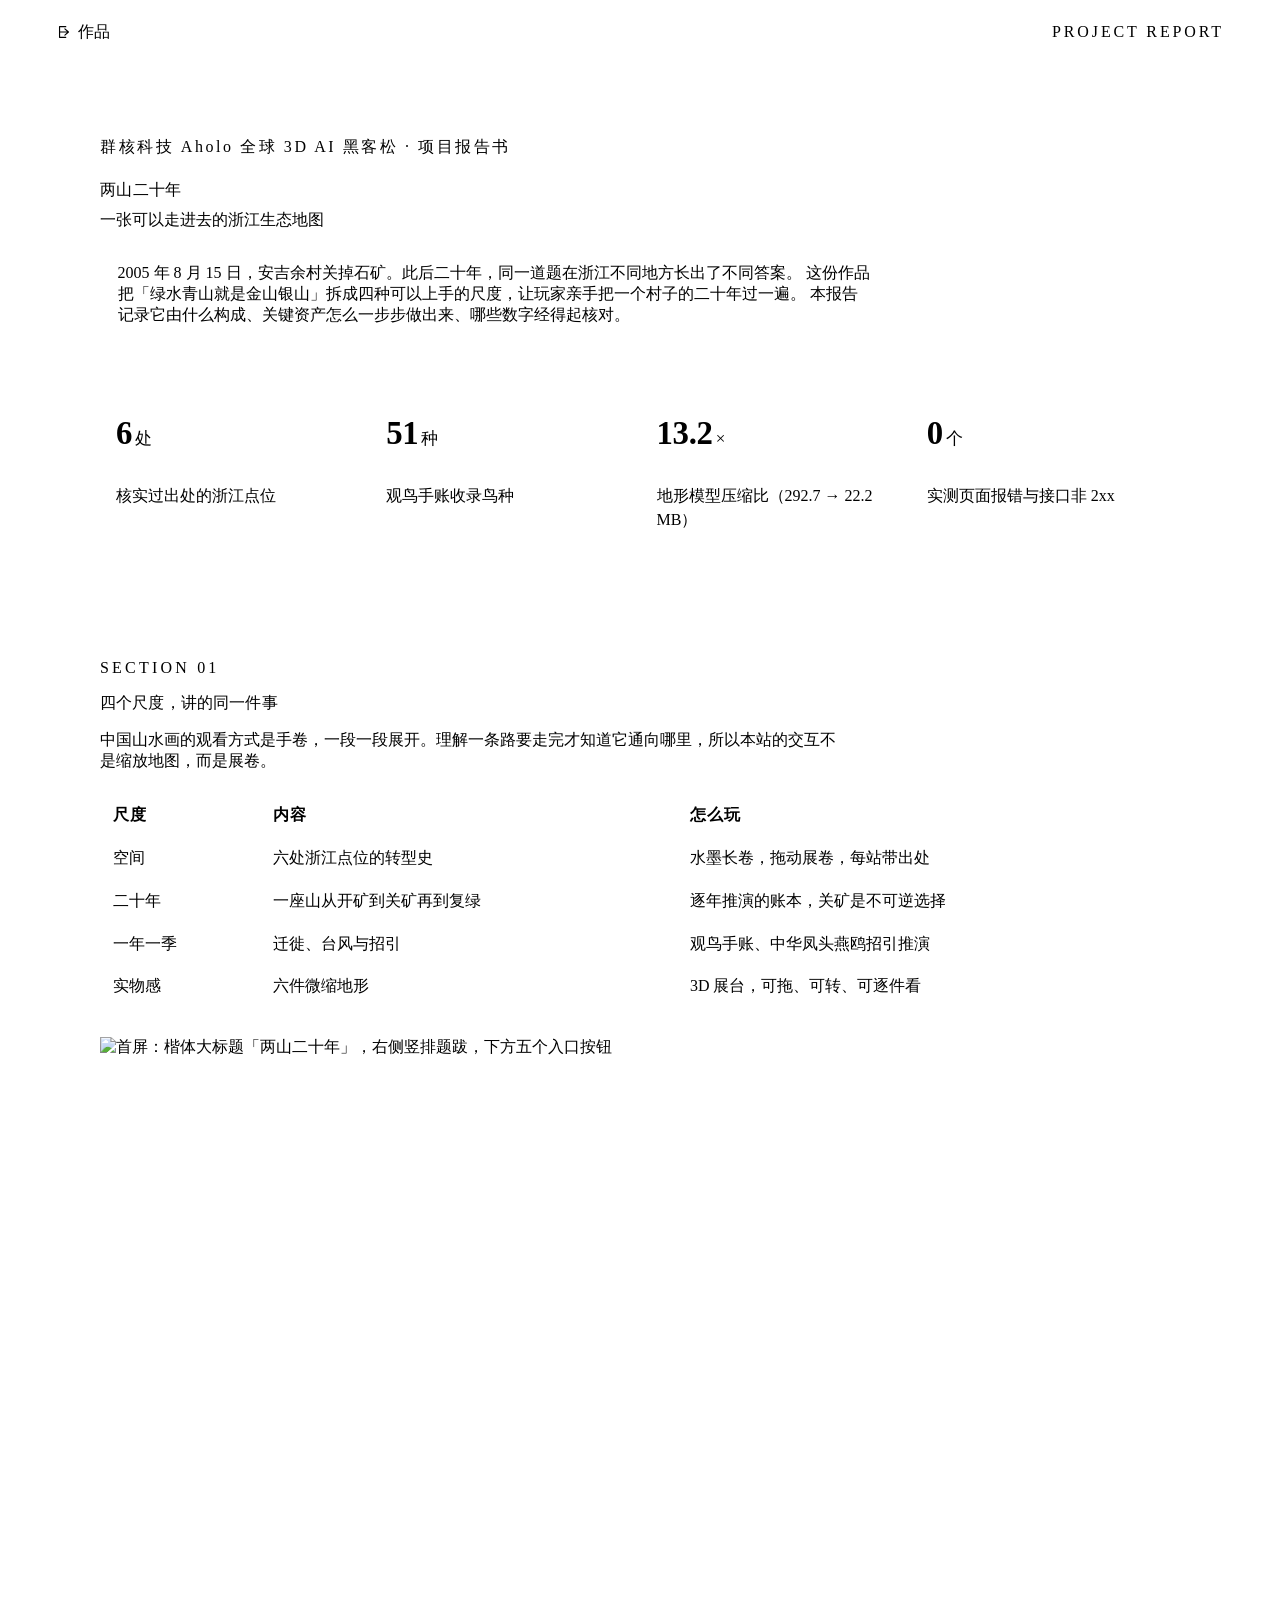
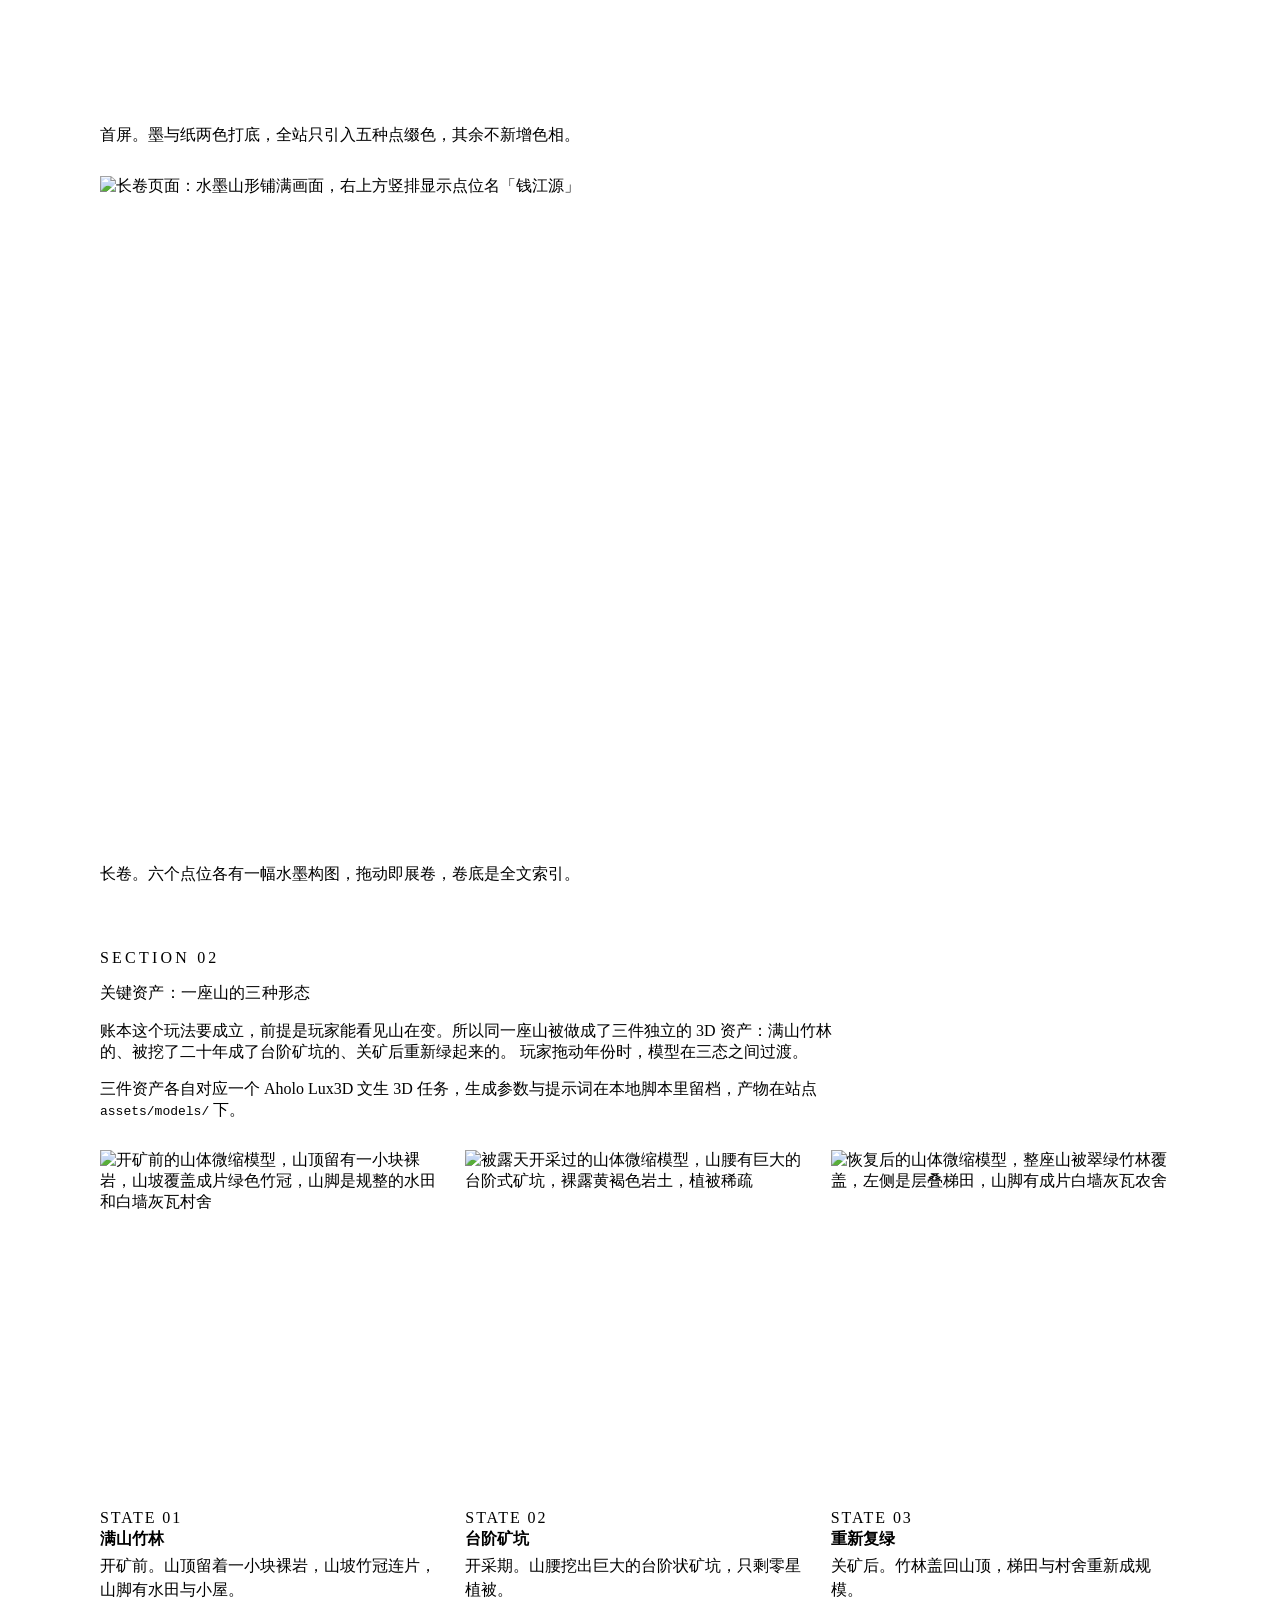
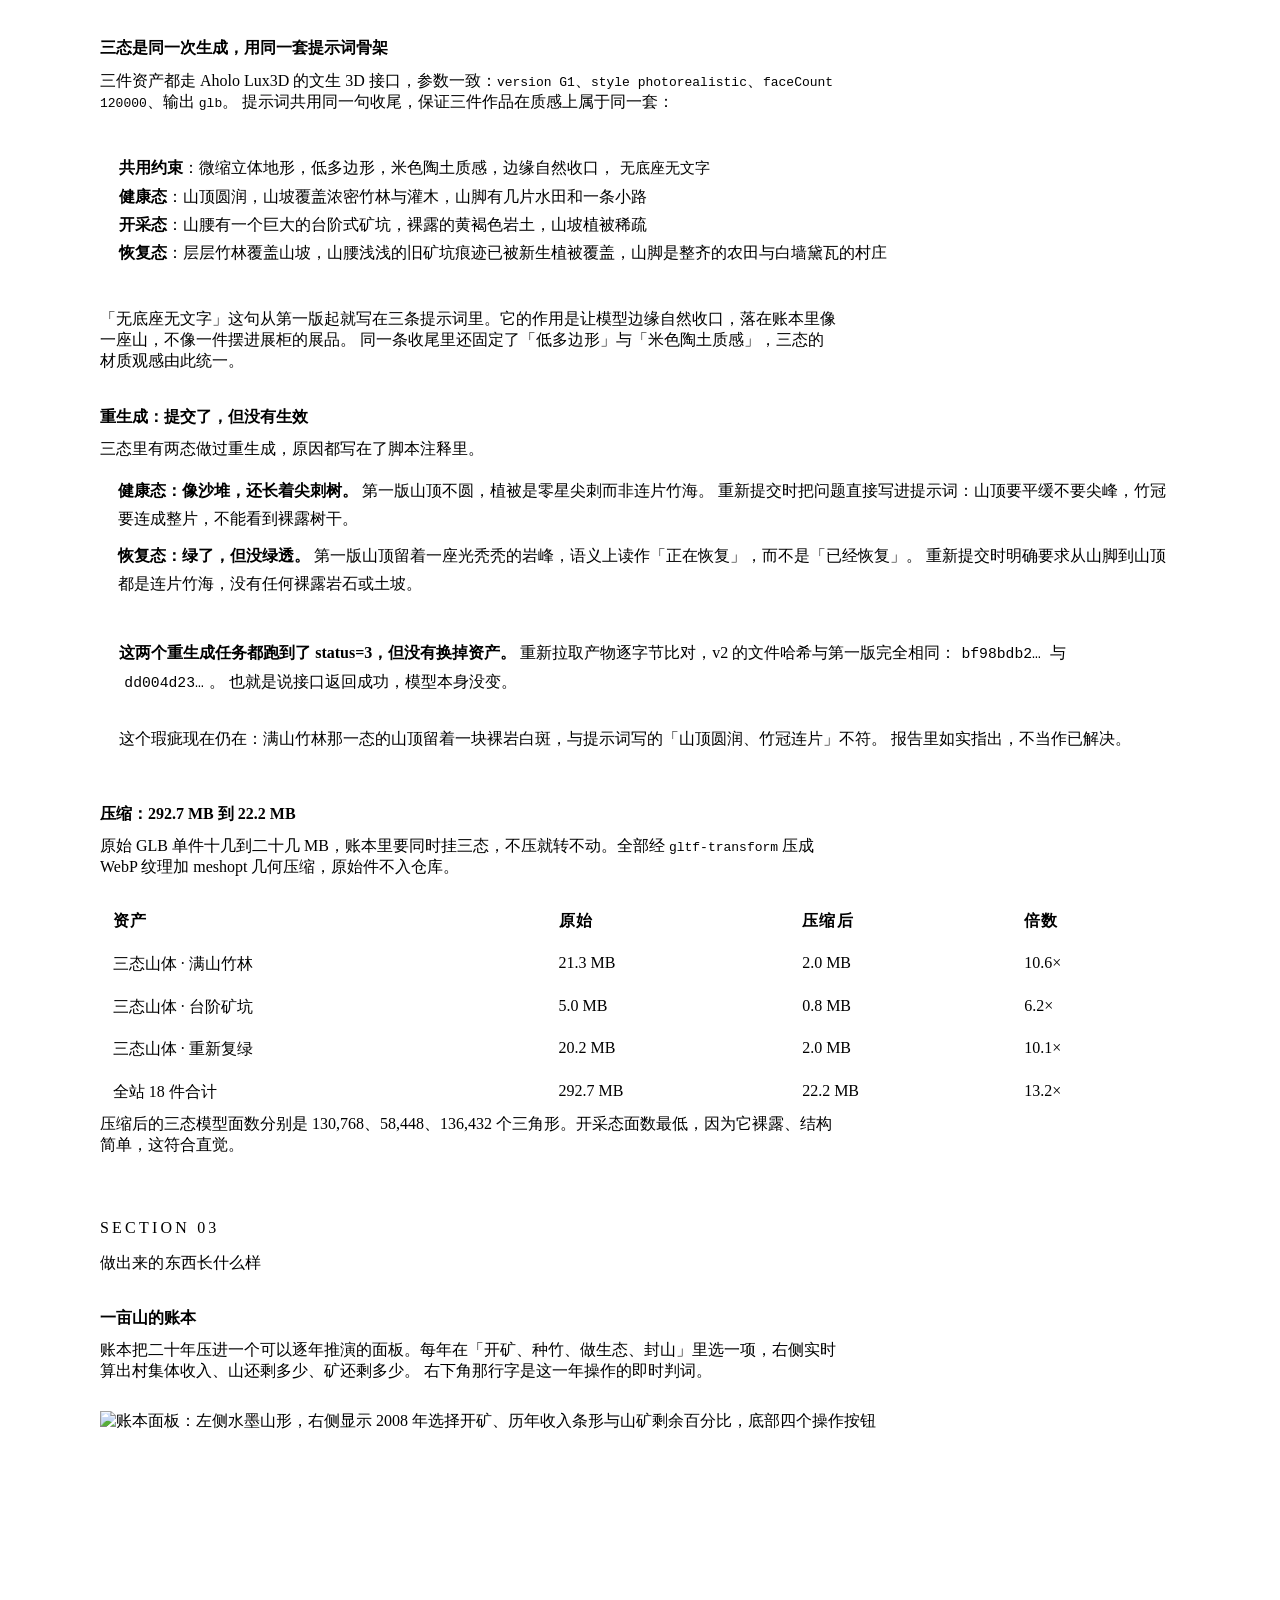
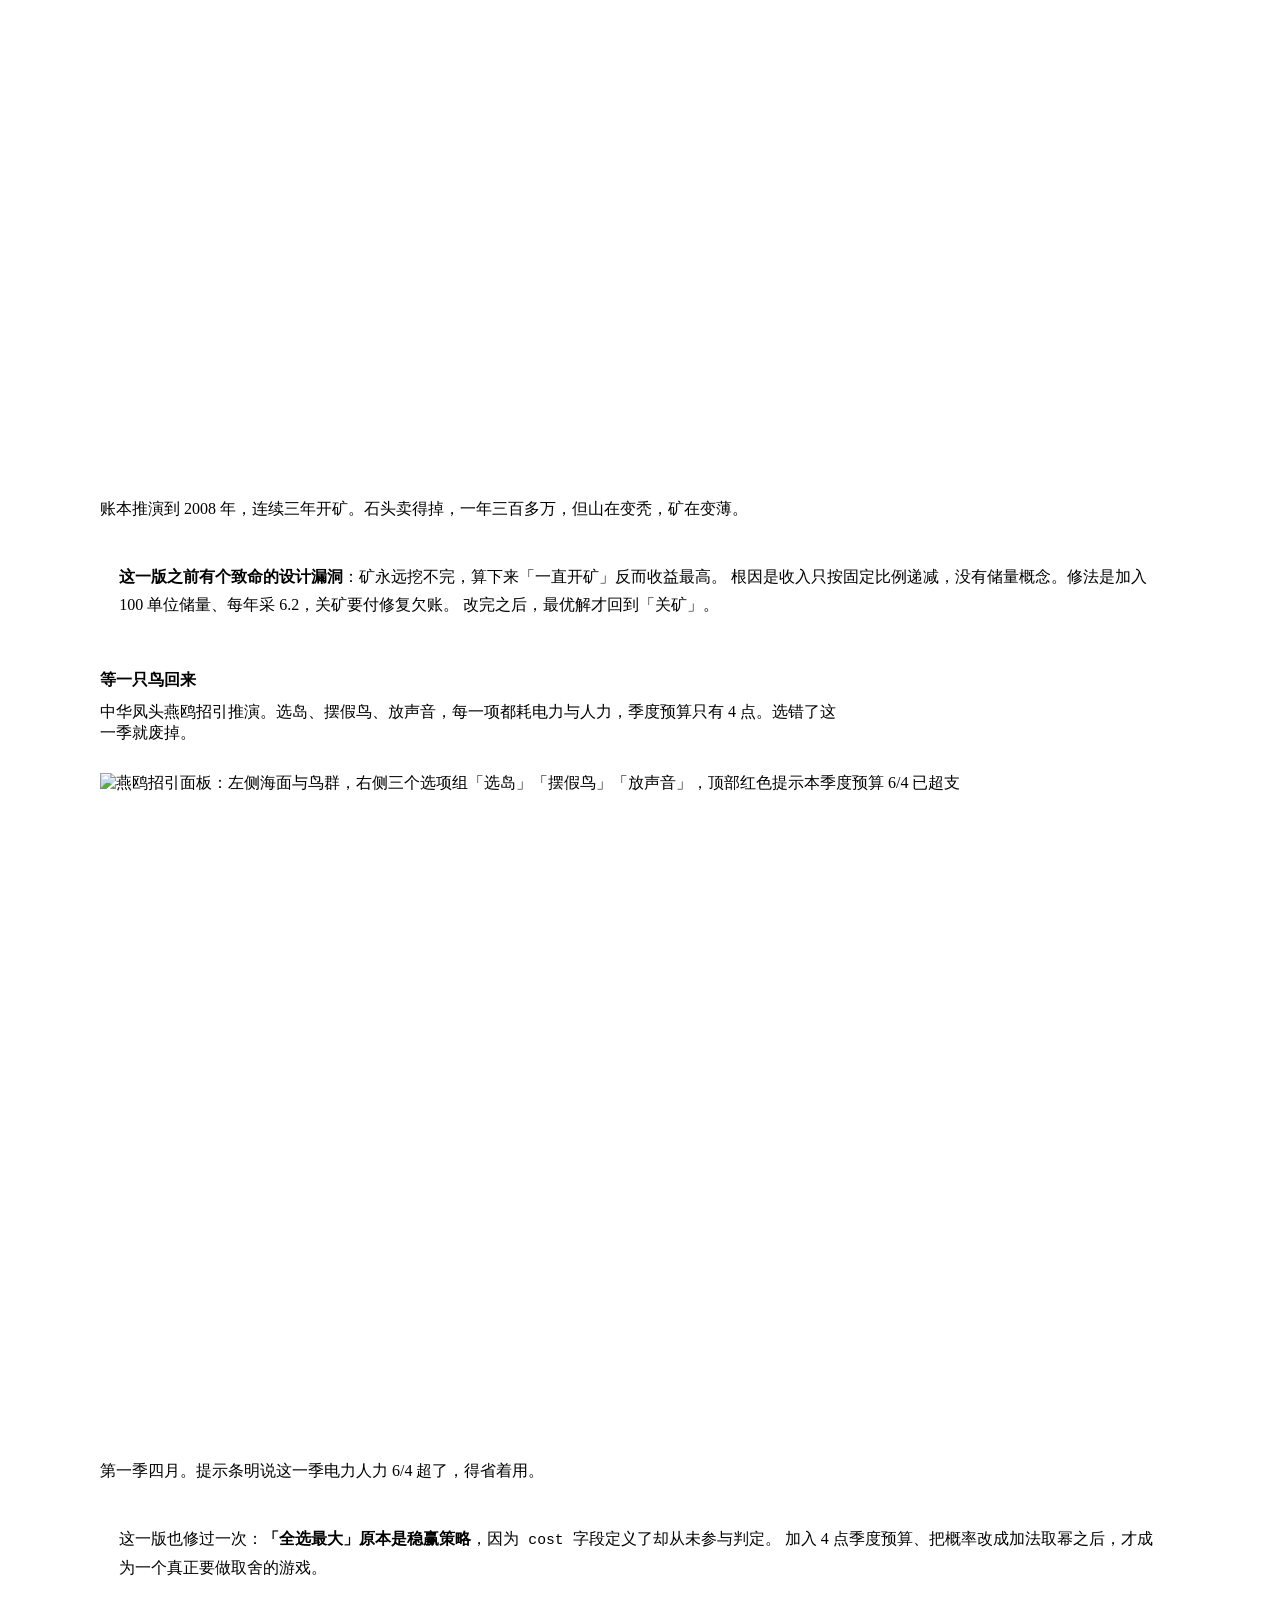
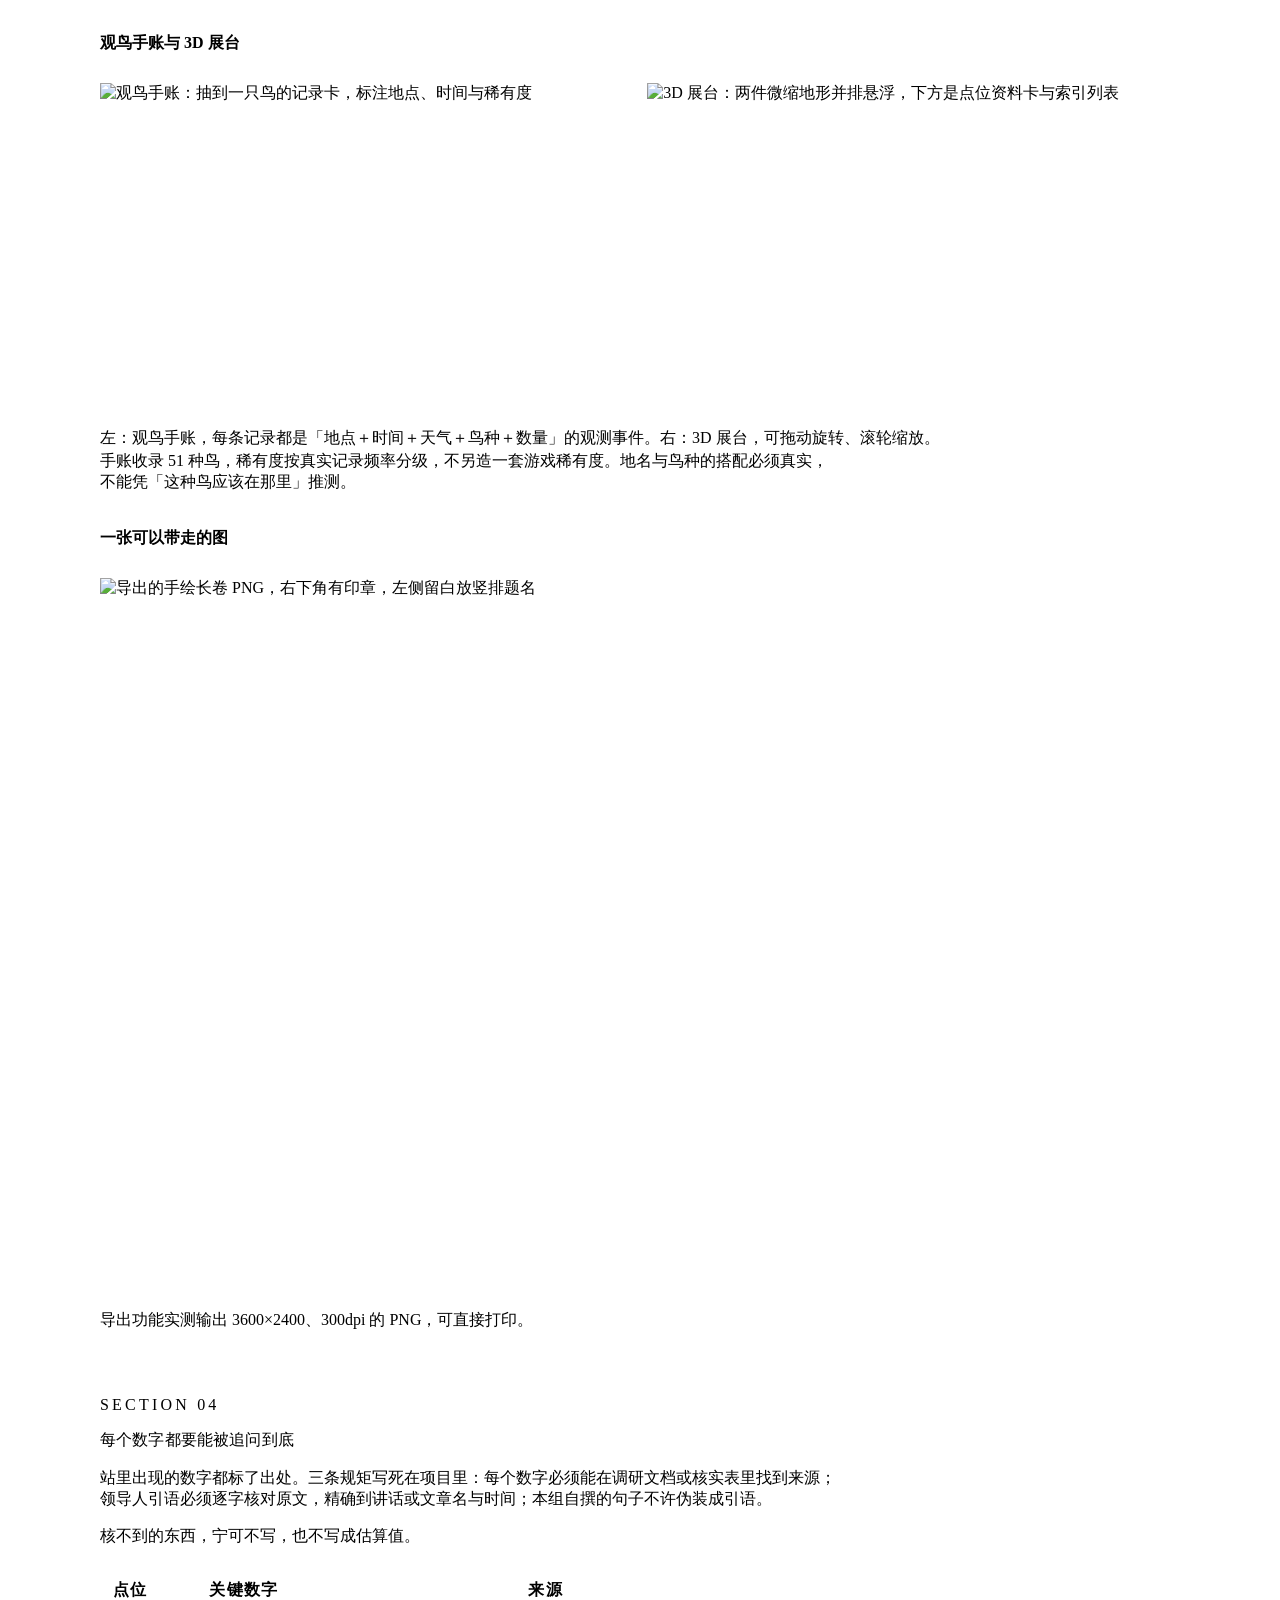
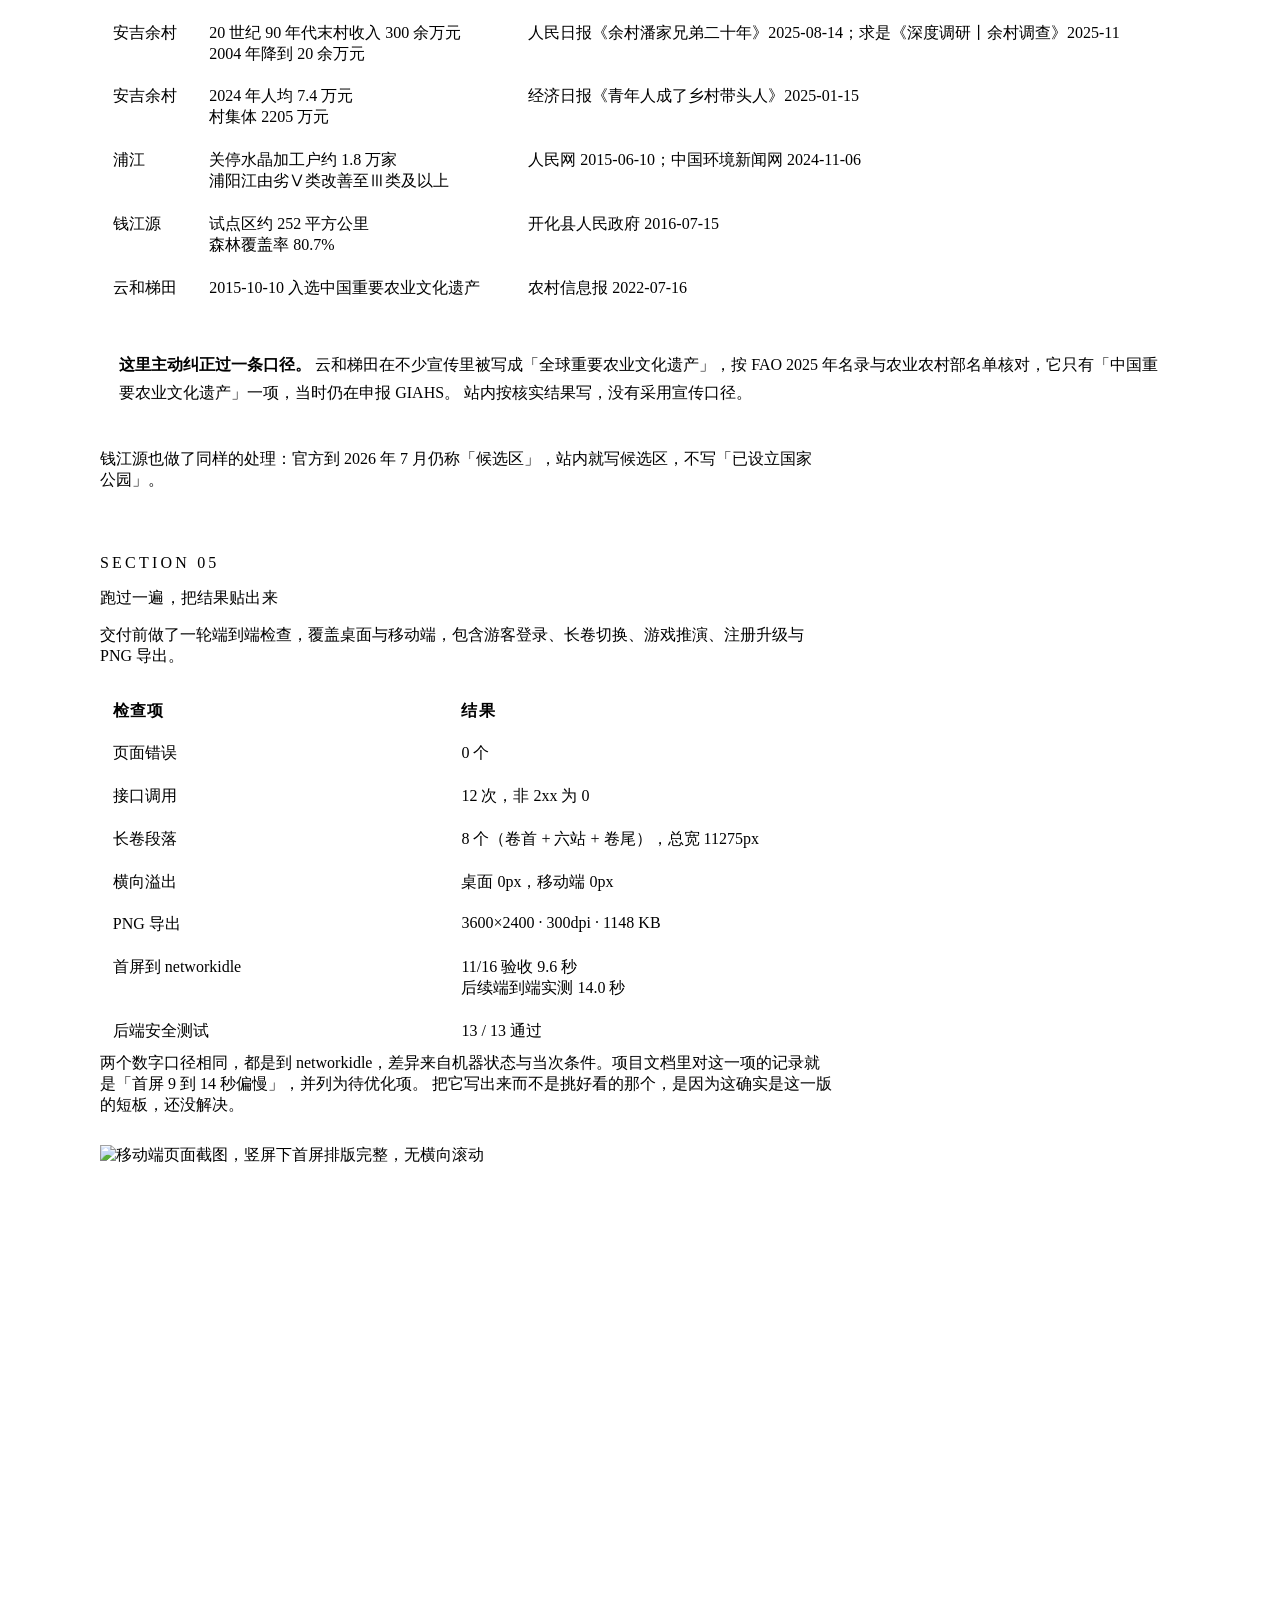
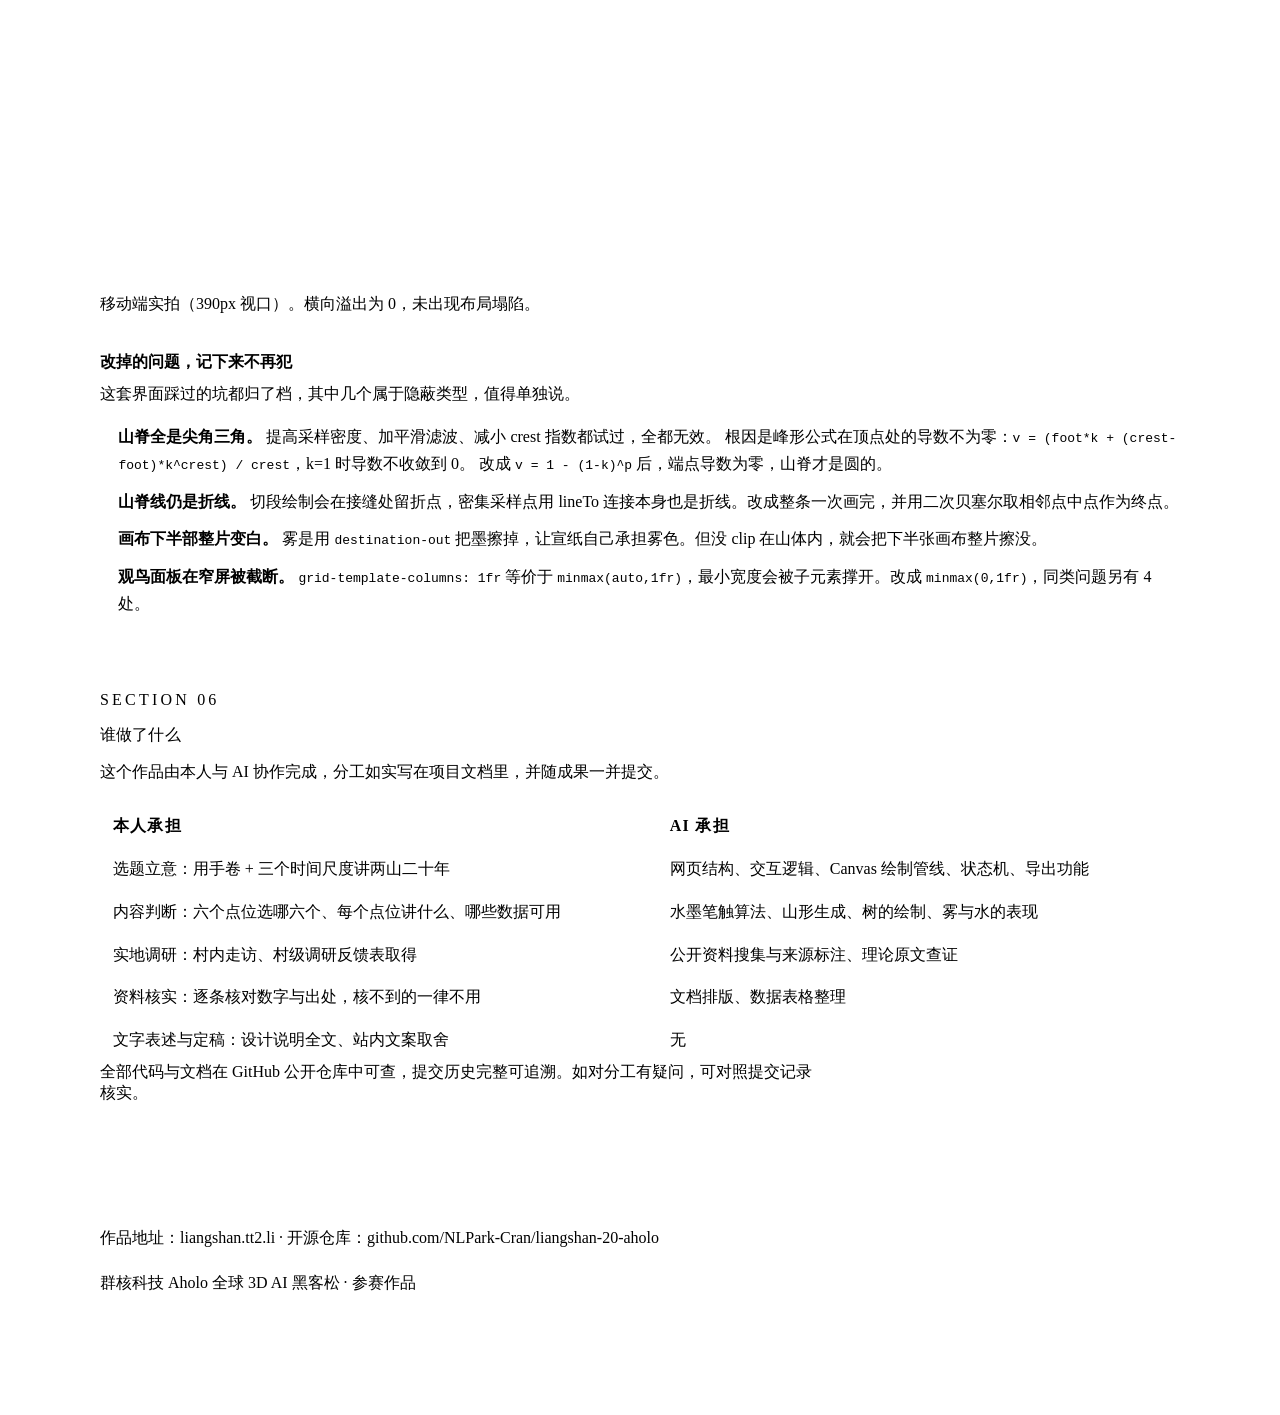
==== site/report/index.html @ 857d0e86 "两山二十年 · 黑客松版：水墨长卷、账本推演、观鸟手账、3D 微缩地形展台 Aholo Lux3D 文生 3D 生成的 13 件微缩地形，含账本玩法的三态山体。 纯静态前端，不需要构建；后端不可用时自" ====
<!doctype html>
<html lang="zh-CN">
<head>
<meta charset="utf-8">
<meta name="viewport" content="width=device-width, initial-scale=1, viewport-fit=cover">
<meta name="theme-color" content="#f4efe4">
<title>项目报告书 · 两山二十年</title>
<meta name="description" content="两山二十年：作品构成、关键资产迭代、数据核验与实测结果。">
<meta name="author" content="陈镜宇">
<link rel="stylesheet" href="/css/base.css">
<style>
  /* ── 报告页专用：全部走 base.css 的设计令牌 ── */
  .rp {
    max-width: 1080px;
    margin: 0 auto;
    padding: 0 clamp(1.1rem, 4vw, 3rem) 6rem;
  }

  /* sticky 顶栏会盖住滚动到顶部的内容，给折叠元素留出视觉落点 */
  html { scroll-padding-top: 76px; }
  .rp-sec { scroll-margin-top: 76px; }

  /* 页首 */
  .rp-top {
    position: sticky;
    top: 0;
    z-index: 20;
    display: flex;
    align-items: center;
    justify-content: space-between;
    gap: 1rem;
    padding: .85rem clamp(1.1rem, 4vw, 3rem);
    background: var(--paper);
    border-bottom: 1px solid var(--ink-150);
    -webkit-backdrop-filter: none;
    backdrop-filter: none;
  }
  .rp-top__back {
    display: inline-flex;
    align-items: center;
    gap: .4rem;
    color: var(--ink-500);
    text-decoration: none;
    border-bottom: none;
    font-size: var(--t-small);
  }
  .rp-top__back:hover { color: var(--ink-900); border-bottom: none; }
  .rp-top__kicker {
    font-family: var(--font-sans);
    font-size: var(--t-tiny);
    letter-spacing: .18em;
    color: var(--ink-300);
    text-transform: uppercase;
  }

  /* 封面 */
  .rp-hero {
    padding: clamp(3rem, 9vh, 6rem) 0 clamp(2rem, 5vh, 3rem);
    border-bottom: 2px solid var(--ink-900);
  }
  .rp-hero__meta {
    font-family: var(--font-sans);
    font-size: var(--t-tiny);
    letter-spacing: .16em;
    color: var(--ink-300);
    margin: 0 0 1.4rem;
  }
  .rp-hero h1 {
    font-family: var(--font-kai);
    font-size: var(--t-hero);
    line-height: 1.12;
    letter-spacing: .02em;
    color: var(--ink-900);
    margin: 0 0 .7rem;
    font-weight: 500;
  }
  .rp-hero__sub {
    font-size: var(--t-h3);
    color: var(--ink-500);
    margin: 0 0 2rem;
    font-family: var(--font-serif);
  }
  .rp-hero__lead {
    font-size: var(--t-body);
    color: var(--ink-700);
    max-width: 47em;
    margin: 0;
    padding-left: 1.1rem;
    border-left: 3px solid var(--cinnabar);
    text-wrap: pretty;
  }

  /* 关键数字 */
  .rp-facts {
    display: grid;
    grid-template-columns: repeat(auto-fit, minmax(148px, 1fr));
    gap: 1px;
    background: var(--ink-150);
    border: 1px solid var(--ink-150);
    margin: 2.4rem 0 0;
  }
  .rp-fact {
    background: var(--paper);
    padding: 1.15rem 1rem;
  }
  .rp-fact__n {
    font-family: var(--font-sans);
    font-size: clamp(1.5rem, 3.4vw, 2.05rem);
    line-height: 1.1;
    color: var(--ink-900);
    font-weight: 600;
    letter-spacing: -.01em;
  }
  .rp-fact__n small {
    font-size: .52em;
    font-weight: 400;
    color: var(--ink-500);
    margin-left: .18em;
  }
  .rp-fact__k {
    font-size: var(--t-small);
    color: var(--ink-500);
    margin: .35rem 0 0;
    line-height: 1.5;
  }

  /* 章节 */
  .rp-sec {
    padding: clamp(2.6rem, 7vh, 4.4rem) 0 0;
  }
  .rp-sec__no {
    font-family: var(--font-sans);
    font-size: var(--t-tiny);
    letter-spacing: .2em;
    color: var(--cinnabar);
    margin: 0 0 .55rem;
  }
  .rp-sec h2 {
    font-family: var(--font-kai);
    font-size: var(--t-h1);
    color: var(--ink-900);
    margin: 0 0 1.1rem;
    font-weight: 500;
    letter-spacing: .01em;
    line-height: 1.25;
  }
  .rp-sec h3 {
    font-size: var(--t-h3);
    color: var(--ink-900);
    margin: 2.2rem 0 .7rem;
    font-weight: 600;
  }
  .rp-sec p {
    color: var(--ink-700);
    margin: 0 0 1rem;
    max-width: 46em;
    text-wrap: pretty;
  }
  .rp-sec p:last-child { margin-bottom: 0; }

  /* 图 */
  .rp-fig {
    margin: 1.8rem 0 0;
  }
  .rp-fig img {
    display: block;
    width: 100%;
    height: auto;
    border: 1px solid var(--ink-150);
    background: var(--paper-warm);
  }
  .rp-fig figcaption {
    font-size: var(--t-small);
    color: var(--ink-300);
    margin-top: .6rem;
    line-height: 1.6;
  }
  .rp-fig__pair {
    display: grid;
    grid-template-columns: 1fr 1fr;
    gap: .9rem;
  }

  /* 三态模型对比 */
  .rp-models {
    display: grid;
    grid-template-columns: repeat(3, 1fr);
    gap: 1rem;
    margin: 1.8rem 0 0;
  }
  .rp-model {
    margin: 0;
  }
  .rp-model img {
    display: block;
    width: 100%;
    height: auto;
    border: 1px solid var(--ink-150);
    transition: transform .4s var(--ease-in);
  }
  .rp-model:hover img { transform: scale(1.015); }
  .rp-model figcaption {
    margin-top: .6rem;
    font-size: var(--t-small);
  }
  .rp-model__stage {
    display: block;
    font-family: var(--font-sans);
    font-size: var(--t-tiny);
    letter-spacing: .12em;
    color: var(--cinnabar);
    margin-bottom: .18rem;
  }
  .rp-model__name {
    color: var(--ink-900);
    font-weight: 600;
  }
  .rp-model__note {
    display: block;
    color: var(--ink-300);
    margin-top: .2rem;
    line-height: 1.55;
  }

  /* 表格 */
  .rp-table {
    width: 100%;
    border-collapse: collapse;
    font-size: var(--t-small);
    margin: 1.4rem 0 0;
  }
  .rp-table th,
  .rp-table td {
    text-align: left;
    padding: .68rem .8rem;
    border-bottom: 1px solid var(--ink-150);
    vertical-align: top;
  }
  .rp-table th {
    font-family: var(--font-sans);
    font-weight: 600;
    color: var(--ink-900);
    font-size: var(--t-tiny);
    letter-spacing: .08em;
    border-bottom: 1px solid var(--ink-500);
    white-space: nowrap;
  }
  .rp-table td { color: var(--ink-700); }
  .rp-table td.num {
    font-family: var(--font-sans);
    color: var(--ink-900);
  }
  .rp-table tr:last-child td { border-bottom: none; }

  /* 引用块 */
  .rp-quote {
    margin: 1.6rem 0;
    padding: 1rem 1.2rem;
    background: var(--paper-warm);
    border-left: 3px solid var(--ochre);
    font-size: var(--t-small);
    color: var(--ink-700);
    line-height: 1.75;
  }
  .rp-quote code {
    font-family: ui-monospace, "Cascadia Mono", Consolas, monospace;
    font-size: .92em;
    color: var(--ink-900);
    background: color-mix(in srgb, var(--ink-900) 6%, transparent);
    padding: .05em .35em;
    border-radius: 2px;
  }
  .rp-quote b { color: var(--ink-900); }

  /* 清单 */
  .rp-list {
    margin: 1.1rem 0 0;
    padding: 0;
    list-style: none;
  }
  .rp-list li {
    position: relative;
    padding-left: 1.15rem;
    margin-bottom: .62rem;
    color: var(--ink-700);
    font-size: var(--t-body);
    line-height: 1.72;
  }
  .rp-list li::before {
    content: "";
    position: absolute;
    left: 0;
    top: .72em;
    width: 5px;
    height: 5px;
    border-radius: 50%;
    background: var(--bamboo);
  }
  .rp-list li b { color: var(--ink-900); }

  /* 页脚 */
  .rp-foot {
    margin-top: clamp(3rem, 8vh, 5rem);
    padding-top: 2rem;
    border-top: 1px solid var(--ink-150);
    font-size: var(--t-small);
    color: var(--ink-300);
    line-height: 1.8;
  }
  .rp-foot a {
    color: var(--ink-500);
    text-decoration: none;
    border-bottom: 1px solid var(--ink-150);
  }
  .rp-foot a:hover { color: var(--ink-900); border-color: var(--ink-500); }

  @media (max-width: 760px) {
    .rp-fig__pair { grid-template-columns: 1fr; }
    .rp-models { grid-template-columns: 1fr; }
    .rp-hero { padding-top: 2.4rem; }
    .rp-table { font-size: .78rem; }
    .rp-table th, .rp-table td { padding: .55rem .5rem; }
  }

  @media (prefers-reduced-motion: reduce) {
    .rp-model img { transition: none; }
    .rp-model:hover img { transform: none; }
  }
</style>
</head>
<body>

<header class="rp-top">
  <a class="rp-top__back" href="/" aria-label="返回作品">
    <svg width="16" height="16" viewBox="0 0 18 18" fill="none" aria-hidden="true">
      <path d="M11 3H4v12h7M4 9h10M10 5.5 14 9l-4 3.5" stroke="currentColor" stroke-width="1.3" stroke-linecap="round" stroke-linejoin="round"/>
    </svg>
    <span>作品</span>
  </a>
  <span class="rp-top__kicker">Project Report</span>
</header>

<main class="rp">

  <!-- ── 封面 ── -->
  <section class="rp-hero">
    <p class="rp-hero__meta">群核科技 Aholo 全球 3D AI 黑客松 · 项目报告书</p>
    <h1>两山二十年</h1>
    <p class="rp-hero__sub">一张可以走进去的浙江生态地图</p>
    <p class="rp-hero__lead">
      2005 年 8 月 15 日，安吉余村关掉石矿。此后二十年，同一道题在浙江不同地方长出了不同答案。
      这份作品把「绿水青山就是金山银山」拆成四种可以上手的尺度，让玩家亲手把一个村子的二十年过一遍。
      本报告记录它由什么构成、关键资产怎么一步步做出来、哪些数字经得起核对。
    </p>

    <div class="rp-facts">
      <div class="rp-fact">
        <p class="rp-fact__n">6<small>处</small></p>
        <p class="rp-fact__k">核实过出处的浙江点位</p>
      </div>
      <div class="rp-fact">
        <p class="rp-fact__n">51<small>种</small></p>
        <p class="rp-fact__k">观鸟手账收录鸟种</p>
      </div>
      <div class="rp-fact">
        <p class="rp-fact__n">13.2<small>×</small></p>
        <p class="rp-fact__k">地形模型压缩比（292.7 → 22.2 MB）</p>
      </div>
      <div class="rp-fact">
        <p class="rp-fact__n">0<small>个</small></p>
        <p class="rp-fact__k">实测页面报错与接口非 2xx</p>
      </div>
    </div>
  </section>

  <!-- ── 一、作品构成 ── -->
  <section class="rp-sec">
    <p class="rp-sec__no">SECTION 01</p>
    <h2>四个尺度，讲的同一件事</h2>
    <p>
      中国山水画的观看方式是手卷，一段一段展开。理解一条路要走完才知道它通向哪里，所以本站的交互不是缩放地图，而是展卷。
    </p>

    <table class="rp-table">
      <thead>
        <tr><th>尺度</th><th>内容</th><th>怎么玩</th></tr>
      </thead>
      <tbody>
        <tr><td class="num">空间</td><td>六处浙江点位的转型史</td><td>水墨长卷，拖动展卷，每站带出处</td></tr>
        <tr><td class="num">二十年</td><td>一座山从开矿到关矿再到复绿</td><td>逐年推演的账本，关矿是不可逆选择</td></tr>
        <tr><td class="num">一年一季</td><td>迁徙、台风与招引</td><td>观鸟手账、中华凤头燕鸥招引推演</td></tr>
        <tr><td class="num">实物感</td><td>六件微缩地形</td><td>3D 展台，可拖、可转、可逐件看</td></tr>
      </tbody>
    </table>

    <figure class="rp-fig">
      <img src="/assets/report/shot-hero.jpg" alt="首屏：楷体大标题「两山二十年」，右侧竖排题跋，下方五个入口按钮" width="1680" height="1050" loading="lazy" decoding="async">
      <figcaption>首屏。墨与纸两色打底，全站只引入五种点缀色，其余不新增色相。</figcaption>
    </figure>

    <figure class="rp-fig">
      <img src="/assets/report/shot-scroll.jpg" alt="长卷页面：水墨山形铺满画面，右上方竖排显示点位名「钱江源」" width="1680" height="1050" loading="lazy" decoding="async">
      <figcaption>长卷。六个点位各有一幅水墨构图，拖动即展卷，卷底是全文索引。</figcaption>
    </figure>
  </section>

  <!-- ── 二、关键资产迭代 ── -->
  <section class="rp-sec">
    <p class="rp-sec__no">SECTION 02</p>
    <h2>关键资产：一座山的三种形态</h2>
    <p>
      账本这个玩法要成立，前提是玩家能看见山在变。所以同一座山被做成了三件独立的 3D 资产：满山竹林的、被挖了二十年成了台阶矿坑的、关矿后重新绿起来的。
      玩家拖动年份时，模型在三态之间过渡。
    </p>
    <p>
      三件资产各自对应一个 Aholo Lux3D 文生 3D 任务，生成参数与提示词在本地脚本里留档，产物在站点 <code>assets/models/</code> 下。
    </p>

    <div class="rp-models">
      <figure class="rp-model">
        <img src="/assets/report/model-1.jpg" alt="开矿前的山体微缩模型，山顶留有一小块裸岩，山坡覆盖成片绿色竹冠，山脚是规整的水田和白墙灰瓦村舍" width="760" height="760" loading="lazy" decoding="async">
        <figcaption>
          <span class="rp-model__stage">STATE 01</span>
          <span class="rp-model__name">满山竹林</span>
          <span class="rp-model__note">开矿前。山顶留着一小块裸岩，山坡竹冠连片，山脚有水田与小屋。</span>
        </figcaption>
      </figure>
      <figure class="rp-model">
        <img src="/assets/report/model-2.jpg" alt="被露天开采过的山体微缩模型，山腰有巨大的台阶式矿坑，裸露黄褐色岩土，植被稀疏" width="760" height="760" loading="lazy" decoding="async">
        <figcaption>
          <span class="rp-model__stage">STATE 02</span>
          <span class="rp-model__name">台阶矿坑</span>
          <span class="rp-model__note">开采期。山腰挖出巨大的台阶状矿坑，只剩零星植被。</span>
        </figcaption>
      </figure>
      <figure class="rp-model">
        <img src="/assets/report/model-3.jpg" alt="恢复后的山体微缩模型，整座山被翠绿竹林覆盖，左侧是层叠梯田，山脚有成片白墙灰瓦农舍" width="760" height="760" loading="lazy" decoding="async">
        <figcaption>
          <span class="rp-model__stage">STATE 03</span>
          <span class="rp-model__name">重新复绿</span>
          <span class="rp-model__note">关矿后。竹林盖回山顶，梯田与村舍重新成规模。</span>
        </figcaption>
      </figure>
    </div>

    <h3>三态是同一次生成，用同一套提示词骨架</h3>
    <p>
      三件资产都走 Aholo Lux3D 的文生 3D 接口，参数一致：<code>version G1</code>、<code>style photorealistic</code>、<code>faceCount 120000</code>、输出 <code>glb</code>。
      提示词共用同一句收尾，保证三件作品在质感上属于同一套：
    </p>

    <div class="rp-quote">
      <b>共用约束</b>：微缩立体地形，低多边形，米色陶土质感，边缘自然收口，<code>无底座无文字</code><br>
      <b>健康态</b>：山顶圆润，山坡覆盖浓密竹林与灌木，山脚有几片水田和一条小路<br>
      <b>开采态</b>：山腰有一个巨大的台阶式矿坑，裸露的黄褐色岩土，山坡植被稀疏<br>
      <b>恢复态</b>：层层竹林覆盖山坡，山腰浅浅的旧矿坑痕迹已被新生植被覆盖，山脚是整齐的农田与白墙黛瓦的村庄
    </div>

    <p>
      「无底座无文字」这句从第一版起就写在三条提示词里。它的作用是让模型边缘自然收口，落在账本里像一座山，不像一件摆进展柜的展品。
      同一条收尾里还固定了「低多边形」与「米色陶土质感」，三态的材质观感由此统一。
    </p>

    <h3>重生成：提交了，但没有生效</h3>
    <p>
      三态里有两态做过重生成，原因都写在了脚本注释里。
    </p>

    <ul class="rp-list">
      <li>
        <b>健康态：像沙堆，还长着尖刺树。</b> 第一版山顶不圆，植被是零星尖刺而非连片竹海。
        重新提交时把问题直接写进提示词：山顶要平缓不要尖峰，竹冠要连成整片，不能看到裸露树干。
      </li>
      <li>
        <b>恢复态：绿了，但没绿透。</b> 第一版山顶留着一座光秃秃的岩峰，语义上读作「正在恢复」，而不是「已经恢复」。
        重新提交时明确要求从山脚到山顶都是连片竹海，没有任何裸露岩石或土坡。
      </li>
    </ul>

    <div class="rp-quote">
      <b>这两个重生成任务都跑到了 status=3，但没有换掉资产。</b>
      重新拉取产物逐字节比对，v2 的文件哈希与第一版完全相同：<code>bf98bdb2…</code> 与 <code>dd004d23…</code>。
      也就是说接口返回成功，模型本身没变。
      <br><br>
      这个瑕疵现在仍在：满山竹林那一态的山顶留着一块裸岩白斑，与提示词写的「山顶圆润、竹冠连片」不符。
      报告里如实指出，不当作已解决。
    </div>

    <h3>压缩：292.7 MB 到 22.2 MB</h3>
    <p>
      原始 GLB 单件十几到二十几 MB，账本里要同时挂三态，不压就转不动。全部经 <code>gltf-transform</code> 压成 WebP 纹理加 meshopt 几何压缩，原始件不入仓库。
    </p>

    <table class="rp-table">
      <thead>
        <tr><th>资产</th><th>原始</th><th>压缩后</th><th>倍数</th></tr>
      </thead>
      <tbody>
        <tr><td>三态山体 · 满山竹林</td><td class="num">21.3 MB</td><td class="num">2.0 MB</td><td class="num">10.6×</td></tr>
        <tr><td>三态山体 · 台阶矿坑</td><td class="num">5.0 MB</td><td class="num">0.8 MB</td><td class="num">6.2×</td></tr>
        <tr><td>三态山体 · 重新复绿</td><td class="num">20.2 MB</td><td class="num">2.0 MB</td><td class="num">10.1×</td></tr>
        <tr><td>全站 18 件合计</td><td class="num">292.7 MB</td><td class="num">22.2 MB</td><td class="num">13.2×</td></tr>
      </tbody>
    </table>

    <p>
      压缩后的三态模型面数分别是 130,768、58,448、136,432 个三角形。开采态面数最低，因为它裸露、结构简单，这符合直觉。
    </p>
  </section>

  <!-- ── 三、界面实证 ── -->
  <section class="rp-sec">
    <p class="rp-sec__no">SECTION 03</p>
    <h2>做出来的东西长什么样</h2>

    <h3>一亩山的账本</h3>
    <p>
      账本把二十年压进一个可以逐年推演的面板。每年在「开矿、种竹、做生态、封山」里选一项，右侧实时算出村集体收入、山还剩多少、矿还剩多少。
      右下角那行字是这一年操作的即时判词。
    </p>

    <figure class="rp-fig">
      <img src="/assets/report/shot-ledger.jpg" alt="账本面板：左侧水墨山形，右侧显示 2008 年选择开矿、历年收入条形与山矿剩余百分比，底部四个操作按钮" width="1680" height="1050" loading="lazy" decoding="async">
      <figcaption>账本推演到 2008 年，连续三年开矿。石头卖得掉，一年三百多万，但山在变秃，矿在变薄。</figcaption>
    </figure>

    <div class="rp-quote">
      <b>这一版之前有个致命的设计漏洞</b>：矿永远挖不完，算下来「一直开矿」反而收益最高。
      根因是收入只按固定比例递减，没有储量概念。修法是加入 100 单位储量、每年采 6.2，关矿要付修复欠账。
      改完之后，最优解才回到「关矿」。
    </div>

    <h3>等一只鸟回来</h3>
    <p>
      中华凤头燕鸥招引推演。选岛、摆假鸟、放声音，每一项都耗电力与人力，季度预算只有 4 点。选错了这一季就废掉。
    </p>

    <figure class="rp-fig">
      <img src="/assets/report/shot-tern.jpg" alt="燕鸥招引面板：左侧海面与鸟群，右侧三个选项组「选岛」「摆假鸟」「放声音」，顶部红色提示本季度预算 6/4 已超支" width="1680" height="1050" loading="lazy" decoding="async">
      <figcaption>第一季四月。提示条明说这一季电力人力 6/4 超了，得省着用。</figcaption>
    </figure>

    <div class="rp-quote">
      这一版也修过一次：<b>「全选最大」原本是稳赢策略</b>，因为 <code>cost</code> 字段定义了却从未参与判定。
      加入 4 点季度预算、把概率改成加法取幂之后，才成为一个真正要做取舍的游戏。
    </div>

    <h3>观鸟手账与 3D 展台</h3>
    <figure class="rp-fig">
      <div class="rp-fig__pair">
        <img src="/assets/report/shot-bird.jpg" alt="观鸟手账：抽到一只鸟的记录卡，标注地点、时间与稀有度" width="1680" height="1050" loading="lazy" decoding="async">
        <img src="/assets/report/shot-atlas.jpg" alt="3D 展台：两件微缩地形并排悬浮，下方是点位资料卡与索引列表" width="1440" height="900" loading="lazy" decoding="async">
      </div>
      <figcaption>左：观鸟手账，每条记录都是「地点＋时间＋天气＋鸟种＋数量」的观测事件。右：3D 展台，可拖动旋转、滚轮缩放。</figcaption>
    </figure>

    <p>
      手账收录 51 种鸟，稀有度按真实记录频率分级，不另造一套游戏稀有度。地名与鸟种的搭配必须真实，不能凭「这种鸟应该在那里」推测。
    </p>

    <h3>一张可以带走的图</h3>
    <figure class="rp-fig">
      <img src="/assets/report/shot-export.jpg" alt="导出的手绘长卷 PNG，右下角有印章，左侧留白放竖排题名" width="1680" height="1120" loading="lazy" decoding="async">
      <figcaption>导出功能实测输出 3600×2400、300dpi 的 PNG，可直接打印。</figcaption>
    </figure>
  </section>

  <!-- ── 四、数据纪律 ── -->
  <section class="rp-sec">
    <p class="rp-sec__no">SECTION 04</p>
    <h2>每个数字都要能被追问到底</h2>
    <p>
      站里出现的数字都标了出处。三条规矩写死在项目里：每个数字必须能在调研文档或核实表里找到来源；领导人引语必须逐字核对原文，精确到讲话或文章名与时间；本组自撰的句子不许伪装成引语。
    </p>
    <p>
      核不到的东西，宁可不写，也不写成估算值。
    </p>

    <table class="rp-table">
      <thead>
        <tr><th>点位</th><th>关键数字</th><th>来源</th></tr>
      </thead>
      <tbody>
        <tr>
          <td>安吉余村</td>
          <td class="num">20 世纪 90 年代末村收入 300 余万元<br>2004 年降到 20 余万元</td>
          <td>人民日报《余村潘家兄弟二十年》2025-08-14；求是《深度调研丨余村调查》2025-11</td>
        </tr>
        <tr>
          <td>安吉余村</td>
          <td class="num">2024 年人均 7.4 万元<br>村集体 2205 万元</td>
          <td>经济日报《青年人成了乡村带头人》2025-01-15</td>
        </tr>
        <tr>
          <td>浦江</td>
          <td class="num">关停水晶加工户约 1.8 万家<br>浦阳江由劣Ⅴ类改善至Ⅲ类及以上</td>
          <td>人民网 2015-06-10；中国环境新闻网 2024-11-06</td>
        </tr>
        <tr>
          <td>钱江源</td>
          <td class="num">试点区约 252 平方公里<br>森林覆盖率 80.7%</td>
          <td>开化县人民政府 2016-07-15</td>
        </tr>
        <tr>
          <td>云和梯田</td>
          <td class="num">2015-10-10 入选中国重要农业文化遗产</td>
          <td>农村信息报 2022-07-16</td>
        </tr>
      </tbody>
    </table>

    <div class="rp-quote">
      <b>这里主动纠正过一条口径。</b>
      云和梯田在不少宣传里被写成「全球重要农业文化遗产」，按 FAO 2025 年名录与农业农村部名单核对，它只有「中国重要农业文化遗产」一项，当时仍在申报 GIAHS。
      站内按核实结果写，没有采用宣传口径。
    </div>

    <p>
      钱江源也做了同样的处理：官方到 2026 年 7 月仍称「候选区」，站内就写候选区，不写「已设立国家公园」。
    </p>
  </section>

  <!-- ── 五、实测 ── -->
  <section class="rp-sec">
    <p class="rp-sec__no">SECTION 05</p>
    <h2>跑过一遍，把结果贴出来</h2>
    <p>
      交付前做了一轮端到端检查，覆盖桌面与移动端，包含游客登录、长卷切换、游戏推演、注册升级与 PNG 导出。
    </p>

    <table class="rp-table">
      <thead>
        <tr><th>检查项</th><th>结果</th></tr>
      </thead>
      <tbody>
        <tr><td>页面错误</td><td class="num">0 个</td></tr>
        <tr><td>接口调用</td><td class="num">12 次，非 2xx 为 0</td></tr>
        <tr><td>长卷段落</td><td class="num">8 个（卷首 + 六站 + 卷尾），总宽 11275px</td></tr>
        <tr><td>横向溢出</td><td class="num">桌面 0px，移动端 0px</td></tr>
        <tr><td>PNG 导出</td><td class="num">3600×2400 · 300dpi · 1148 KB</td></tr>
        <tr><td>首屏到 networkidle</td><td class="num">11/16 验收 9.6 秒<br>后续端到端实测 14.0 秒</td></tr>
        <tr><td>后端安全测试</td><td class="num">13 / 13 通过</td></tr>
      </tbody>
    </table>

    <p>
      两个数字口径相同，都是到 networkidle，差异来自机器状态与当次条件。项目文档里对这一项的记录就是「首屏 9 到 14 秒偏慢」，并列为待优化项。
      把它写出来而不是挑好看的那个，是因为这确实是这一版的短板，还没解决。
    </p>

    <figure class="rp-fig">
      <img src="/assets/report/shot-mobile.jpg" alt="移动端页面截图，竖屏下首屏排版完整，无横向滚动" width="780" height="1688" loading="lazy" decoding="async">
      <figcaption>移动端实拍（390px 视口）。横向溢出为 0，未出现布局塌陷。</figcaption>
    </figure>

    <h3>改掉的问题，记下来不再犯</h3>
    <p>
      这套界面踩过的坑都归了档，其中几个属于隐蔽类型，值得单独说。
    </p>

    <ul class="rp-list">
      <li>
        <b>山脊全是尖角三角。</b> 提高采样密度、加平滑滤波、减小 crest 指数都试过，全都无效。
        根因是峰形公式在顶点处的导数不为零：<code>v = (foot*k + (crest-foot)*k^crest) / crest</code>，k=1 时导数不收敛到 0。
        改成 <code>v = 1 - (1-k)^p</code> 后，端点导数为零，山脊才是圆的。
      </li>
      <li>
        <b>山脊线仍是折线。</b> 切段绘制会在接缝处留折点，密集采样点用 lineTo 连接本身也是折线。改成整条一次画完，并用二次贝塞尔取相邻点中点作为终点。
      </li>
      <li>
        <b>画布下半部整片变白。</b> 雾是用 <code>destination-out</code> 把墨擦掉，让宣纸自己承担雾色。但没 clip 在山体内，就会把下半张画布整片擦没。
      </li>
      <li>
        <b>观鸟面板在窄屏被截断。</b> <code>grid-template-columns: 1fr</code> 等价于 <code>minmax(auto,1fr)</code>，最小宽度会被子元素撑开。改成 <code>minmax(0,1fr)</code>，同类问题另有 4 处。
      </li>
    </ul>
  </section>

  <!-- ── 六、分工 ── -->
  <section class="rp-sec">
    <p class="rp-sec__no">SECTION 06</p>
    <h2>谁做了什么</h2>
    <p>
      这个作品由本人与 AI 协作完成，分工如实写在项目文档里，并随成果一并提交。
    </p>

    <table class="rp-table">
      <thead>
        <tr><th>本人承担</th><th>AI 承担</th></tr>
      </thead>
      <tbody>
        <tr><td>选题立意：用手卷 + 三个时间尺度讲两山二十年</td><td>网页结构、交互逻辑、Canvas 绘制管线、状态机、导出功能</td></tr>
        <tr><td>内容判断：六个点位选哪六个、每个点位讲什么、哪些数据可用</td><td>水墨笔触算法、山形生成、树的绘制、雾与水的表现</td></tr>
        <tr><td>实地调研：村内走访、村级调研反馈表取得</td><td>公开资料搜集与来源标注、理论原文查证</td></tr>
        <tr><td>资料核实：逐条核对数字与出处，核不到的一律不用</td><td>文档排版、数据表格整理</td></tr>
        <tr><td>文字表述与定稿：设计说明全文、站内文案取舍</td><td>无</td></tr>
      </tbody>
    </table>

    <p>
      全部代码与文档在 GitHub 公开仓库中可查，提交历史完整可追溯。如对分工有疑问，可对照提交记录核实。
    </p>
  </section>

  <footer class="rp-foot">
    <p>
      作品地址：<a href="https://liangshan.tt2.li/">liangshan.tt2.li</a> ·
      开源仓库：<a href="https://github.com/NLPark-Cran/liangshan-20-aholo">github.com/NLPark-Cran/liangshan-20-aholo</a>
    </p>
    <p>
      群核科技 Aholo 全球 3D AI 黑客松 · 参赛作品
    </p>
  </footer>

</main>

</body>
</html>
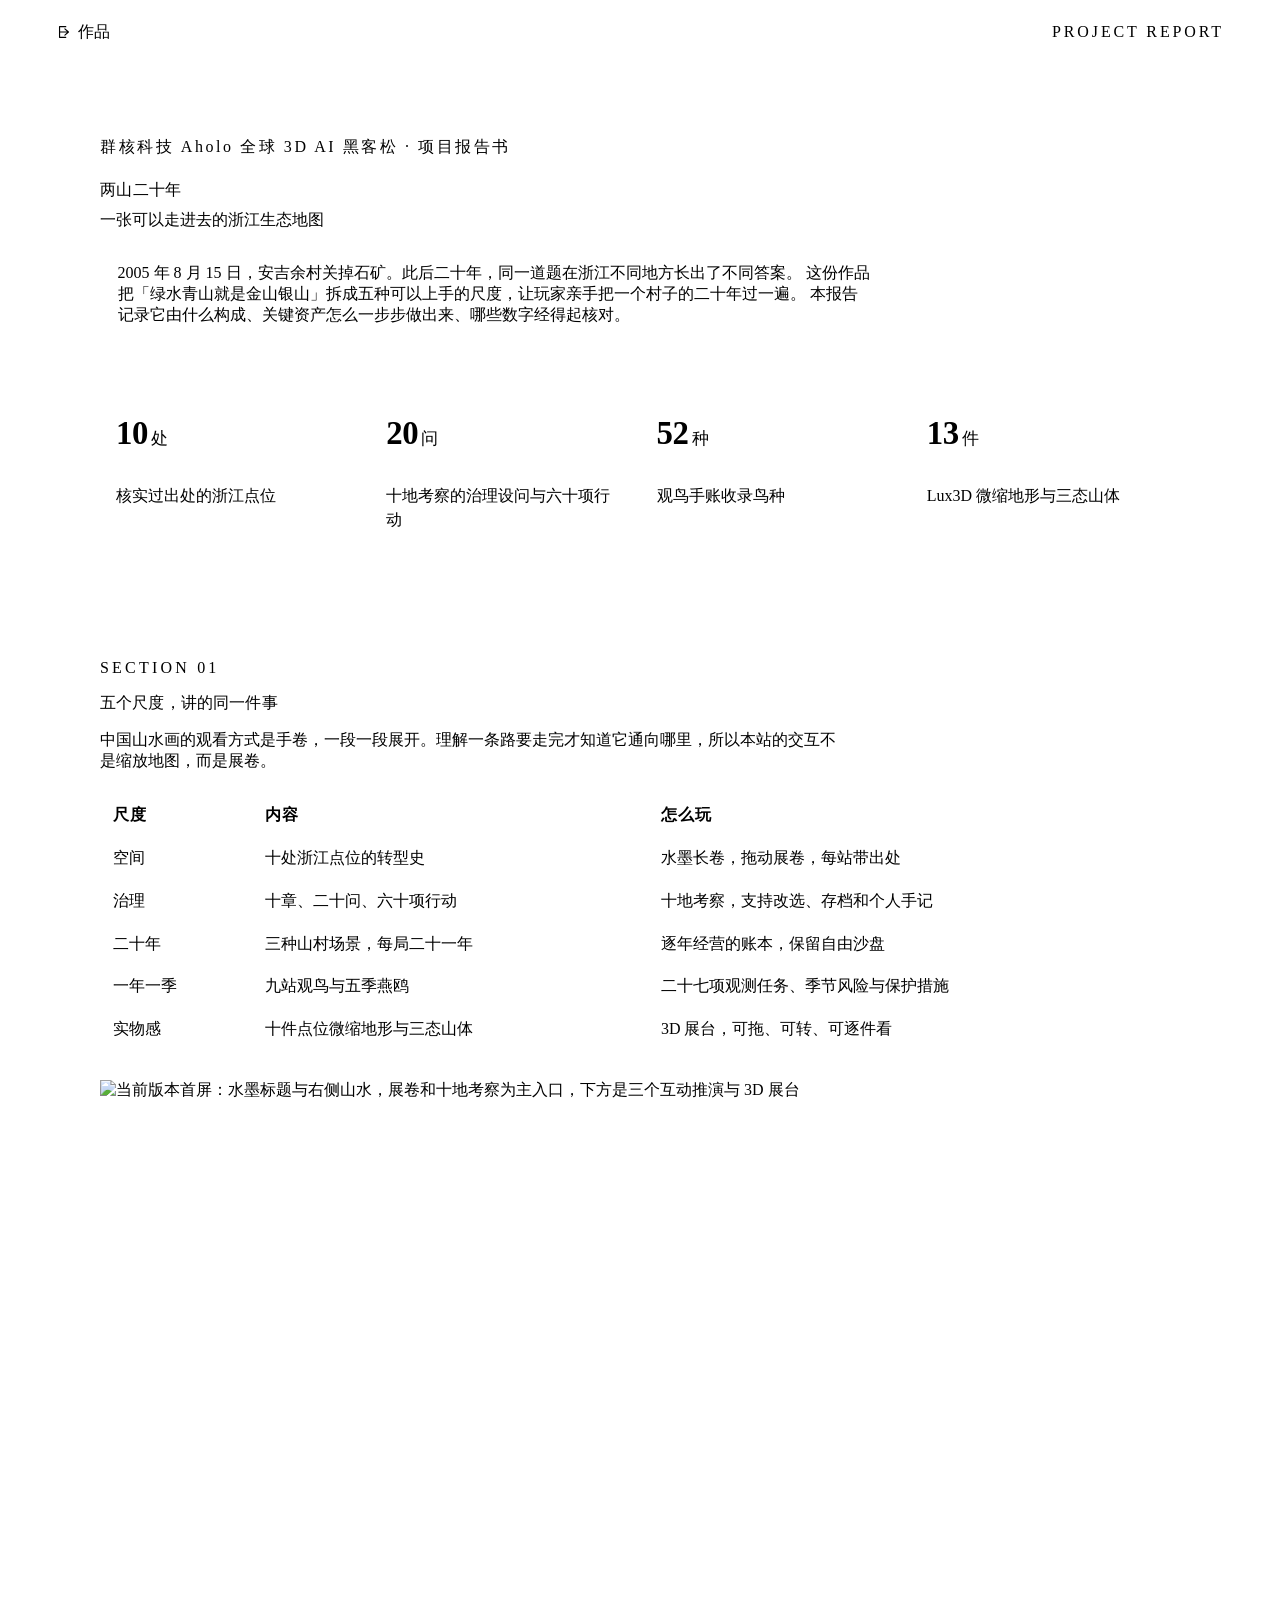
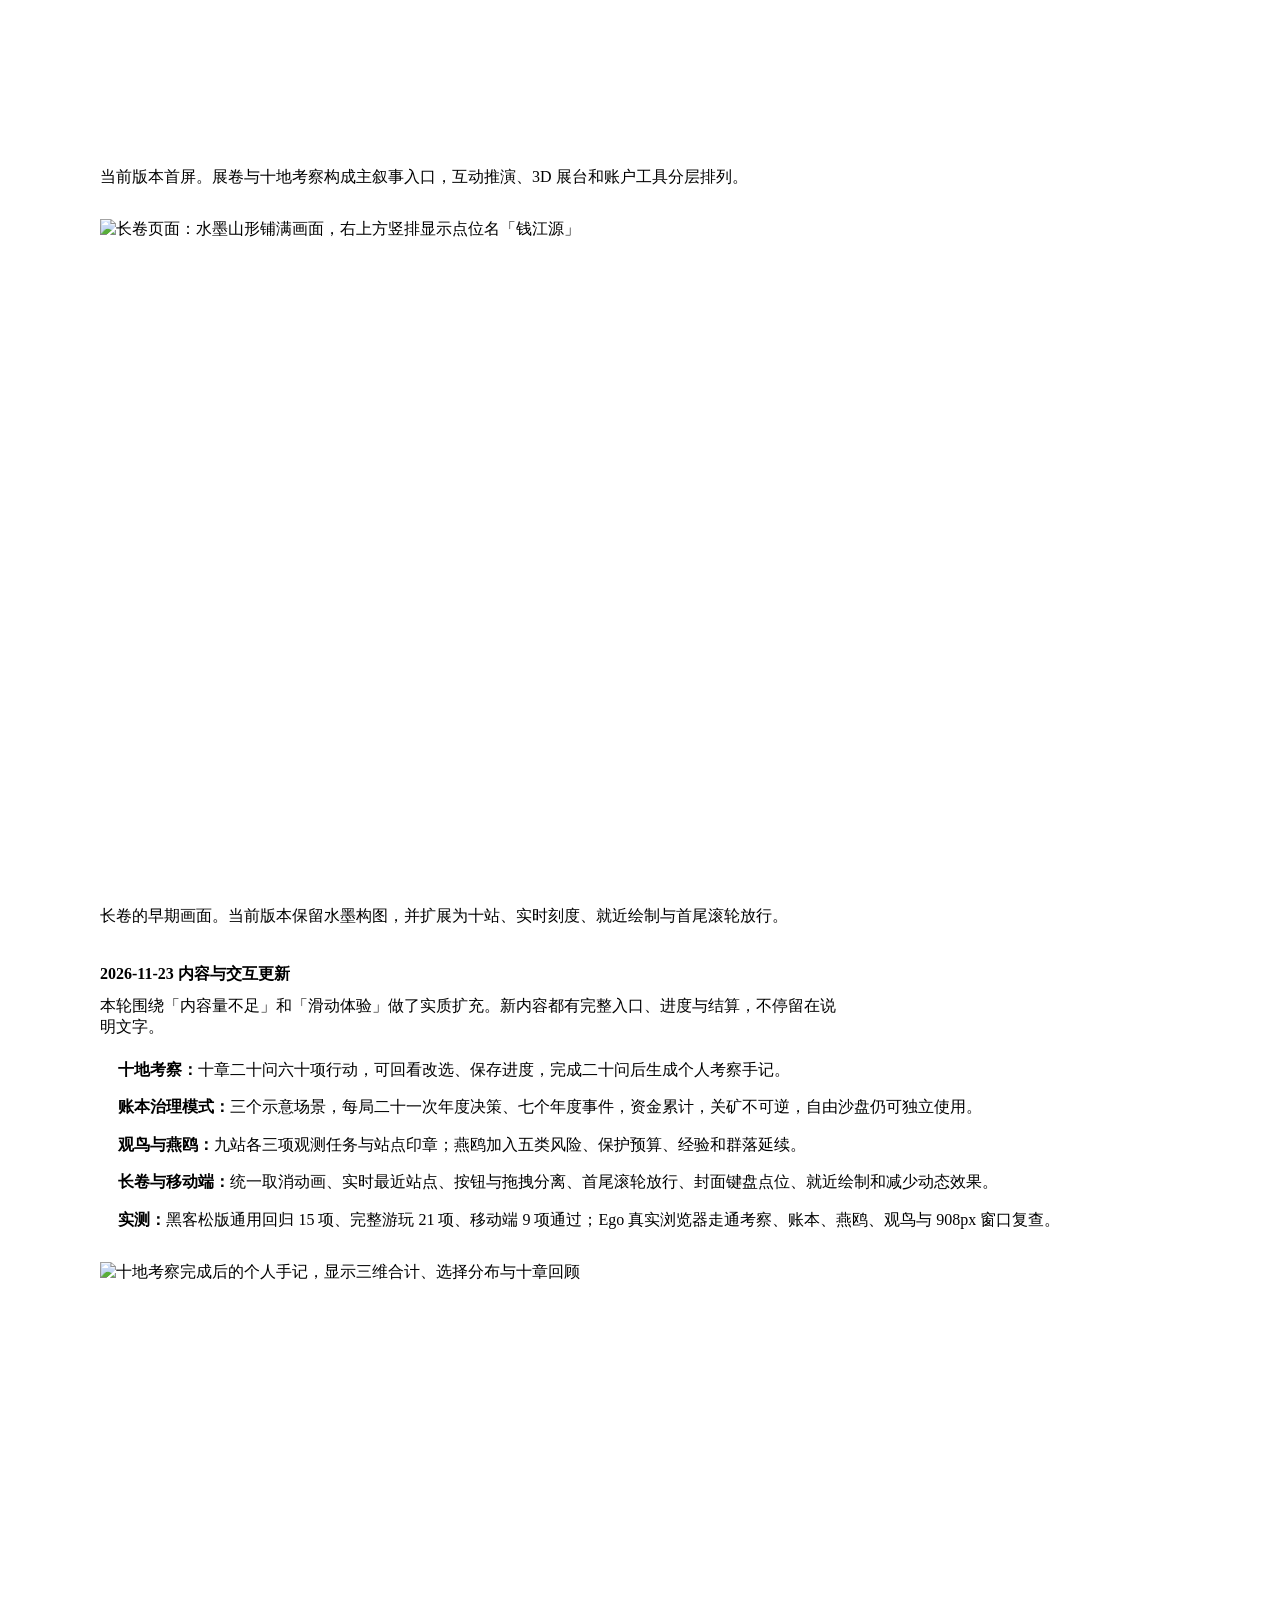
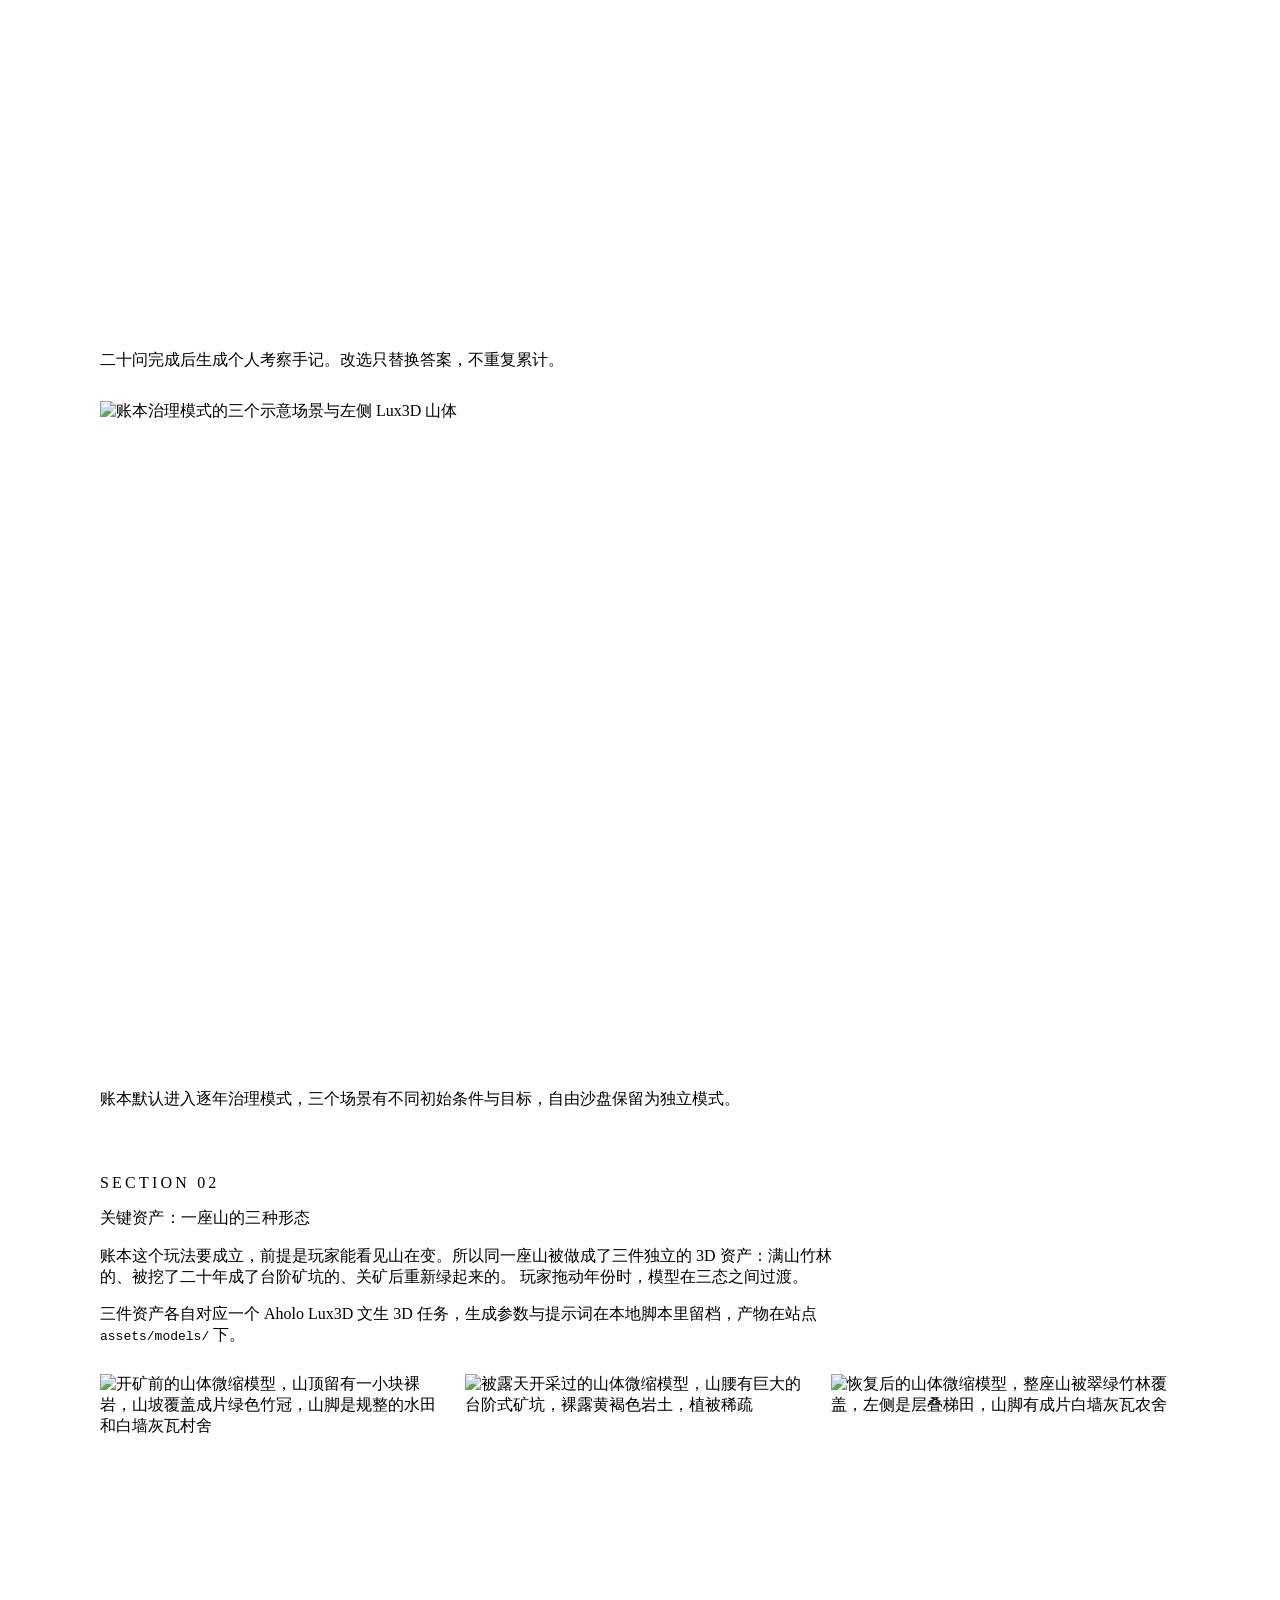
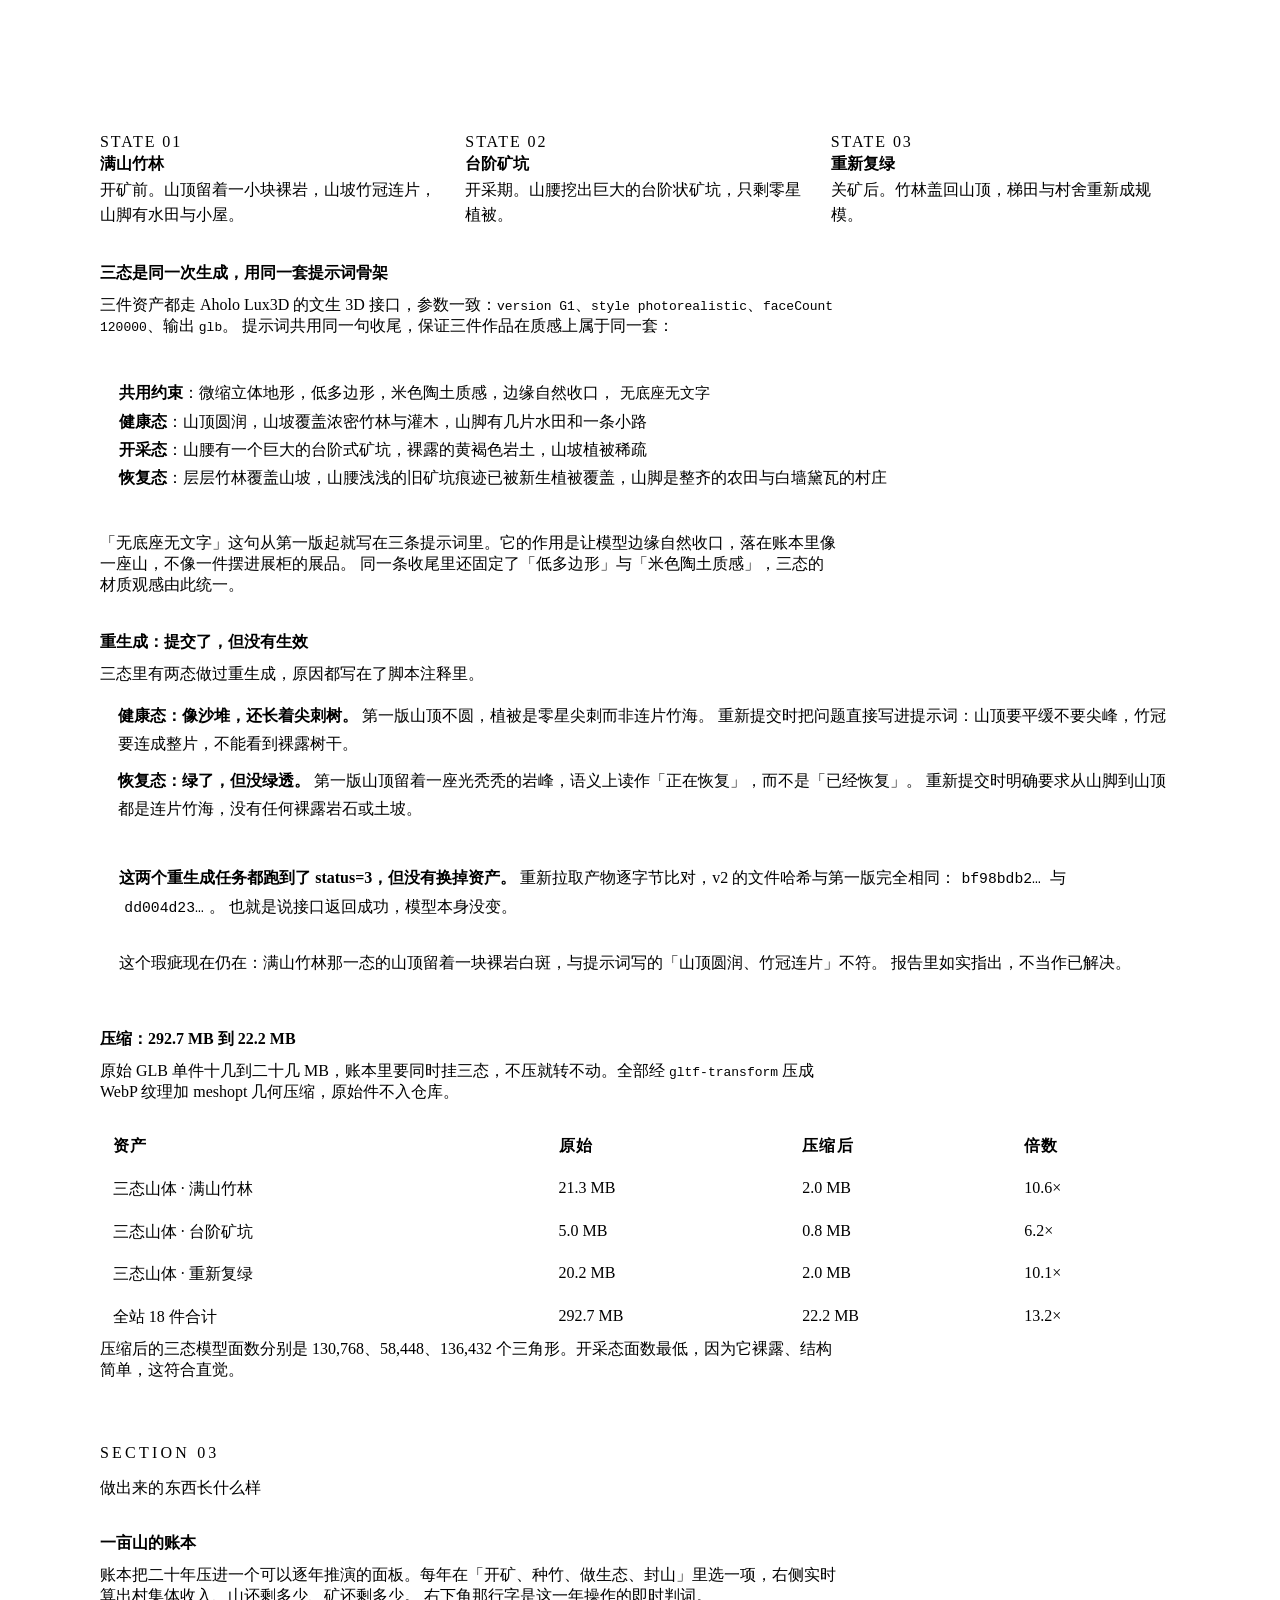
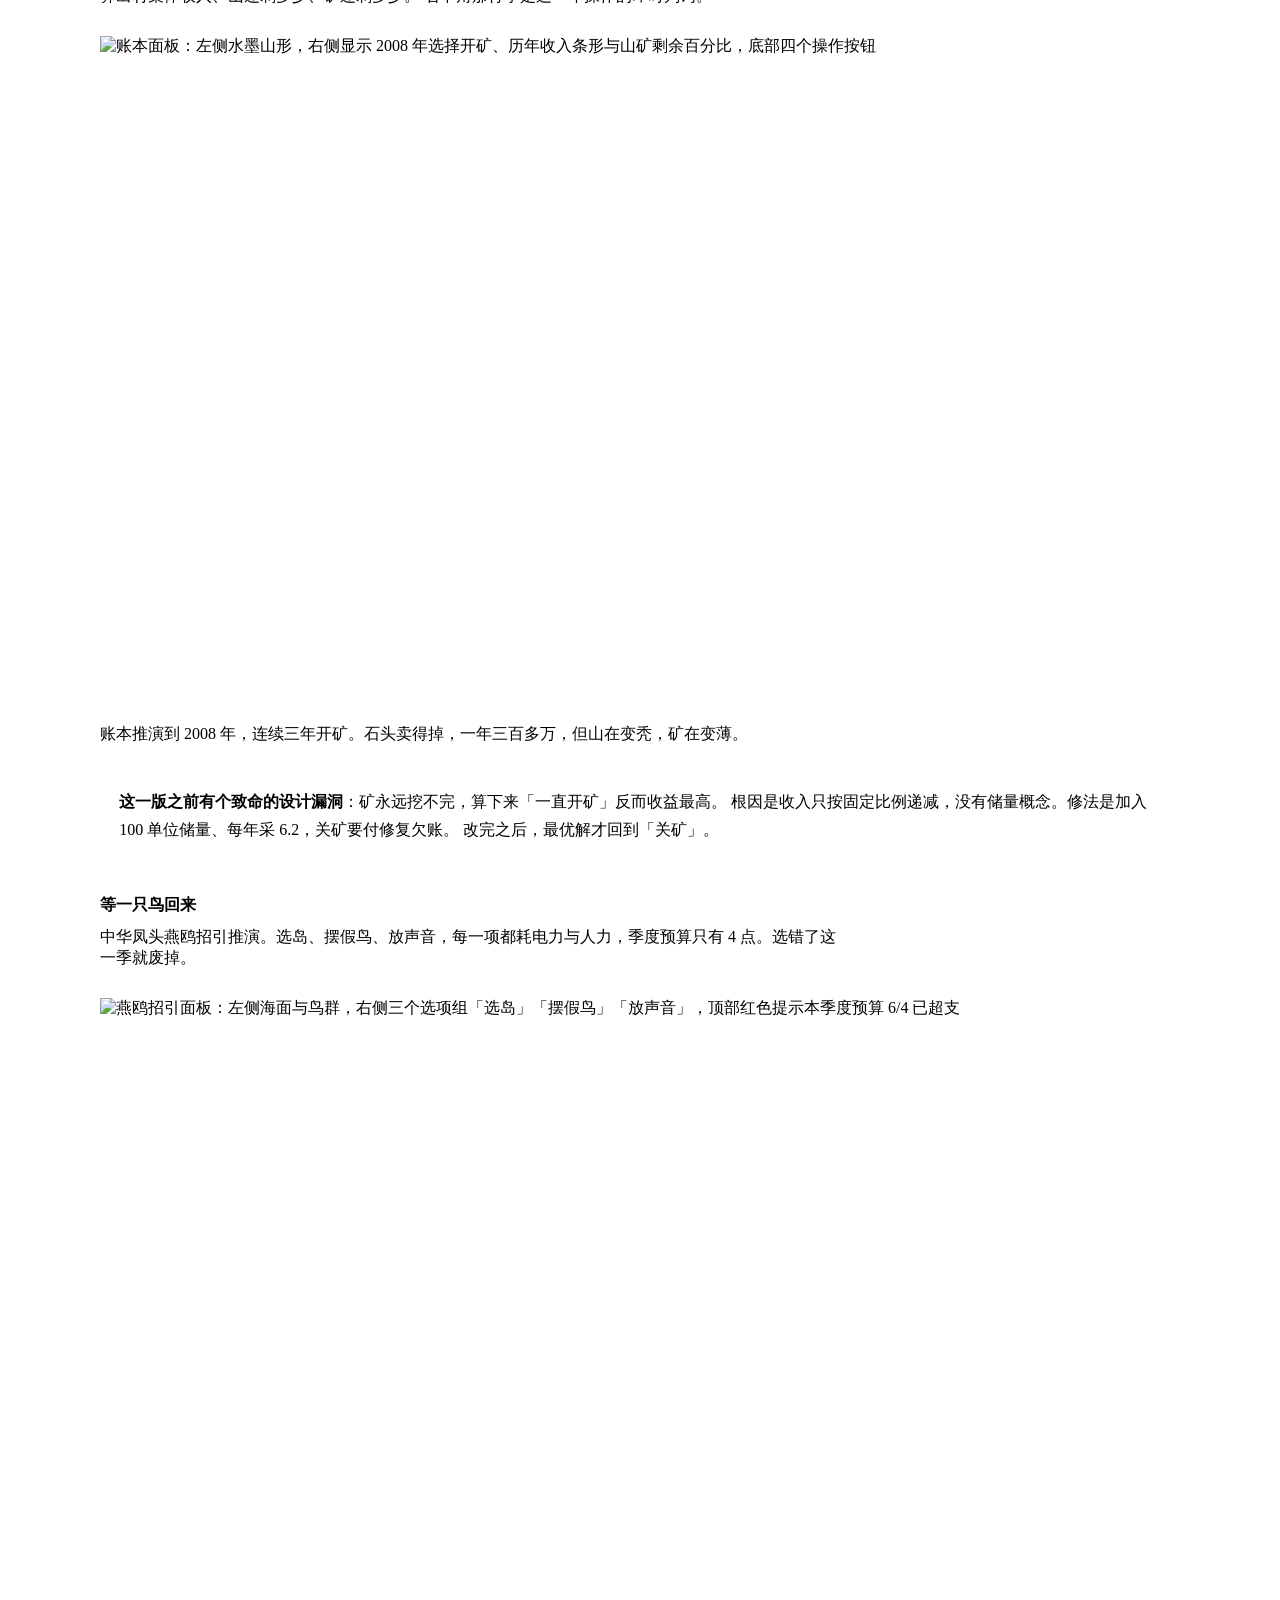
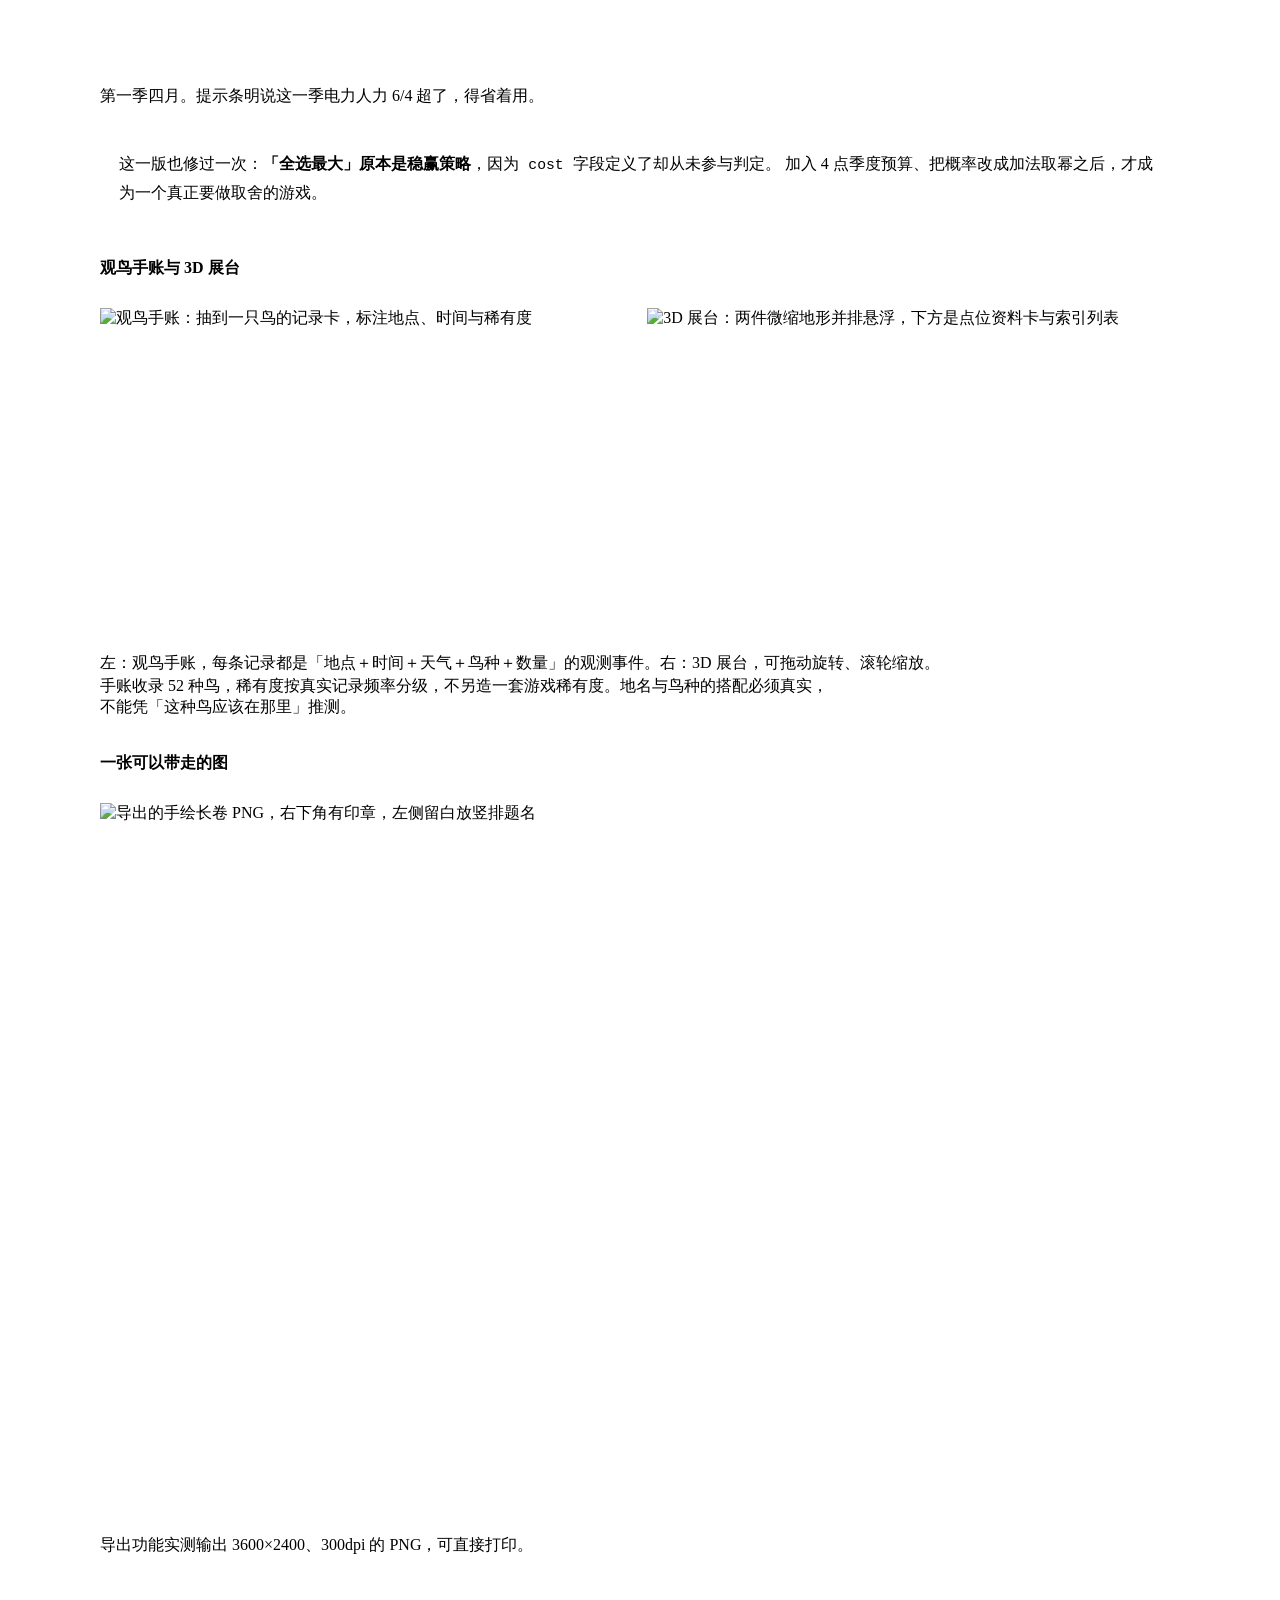
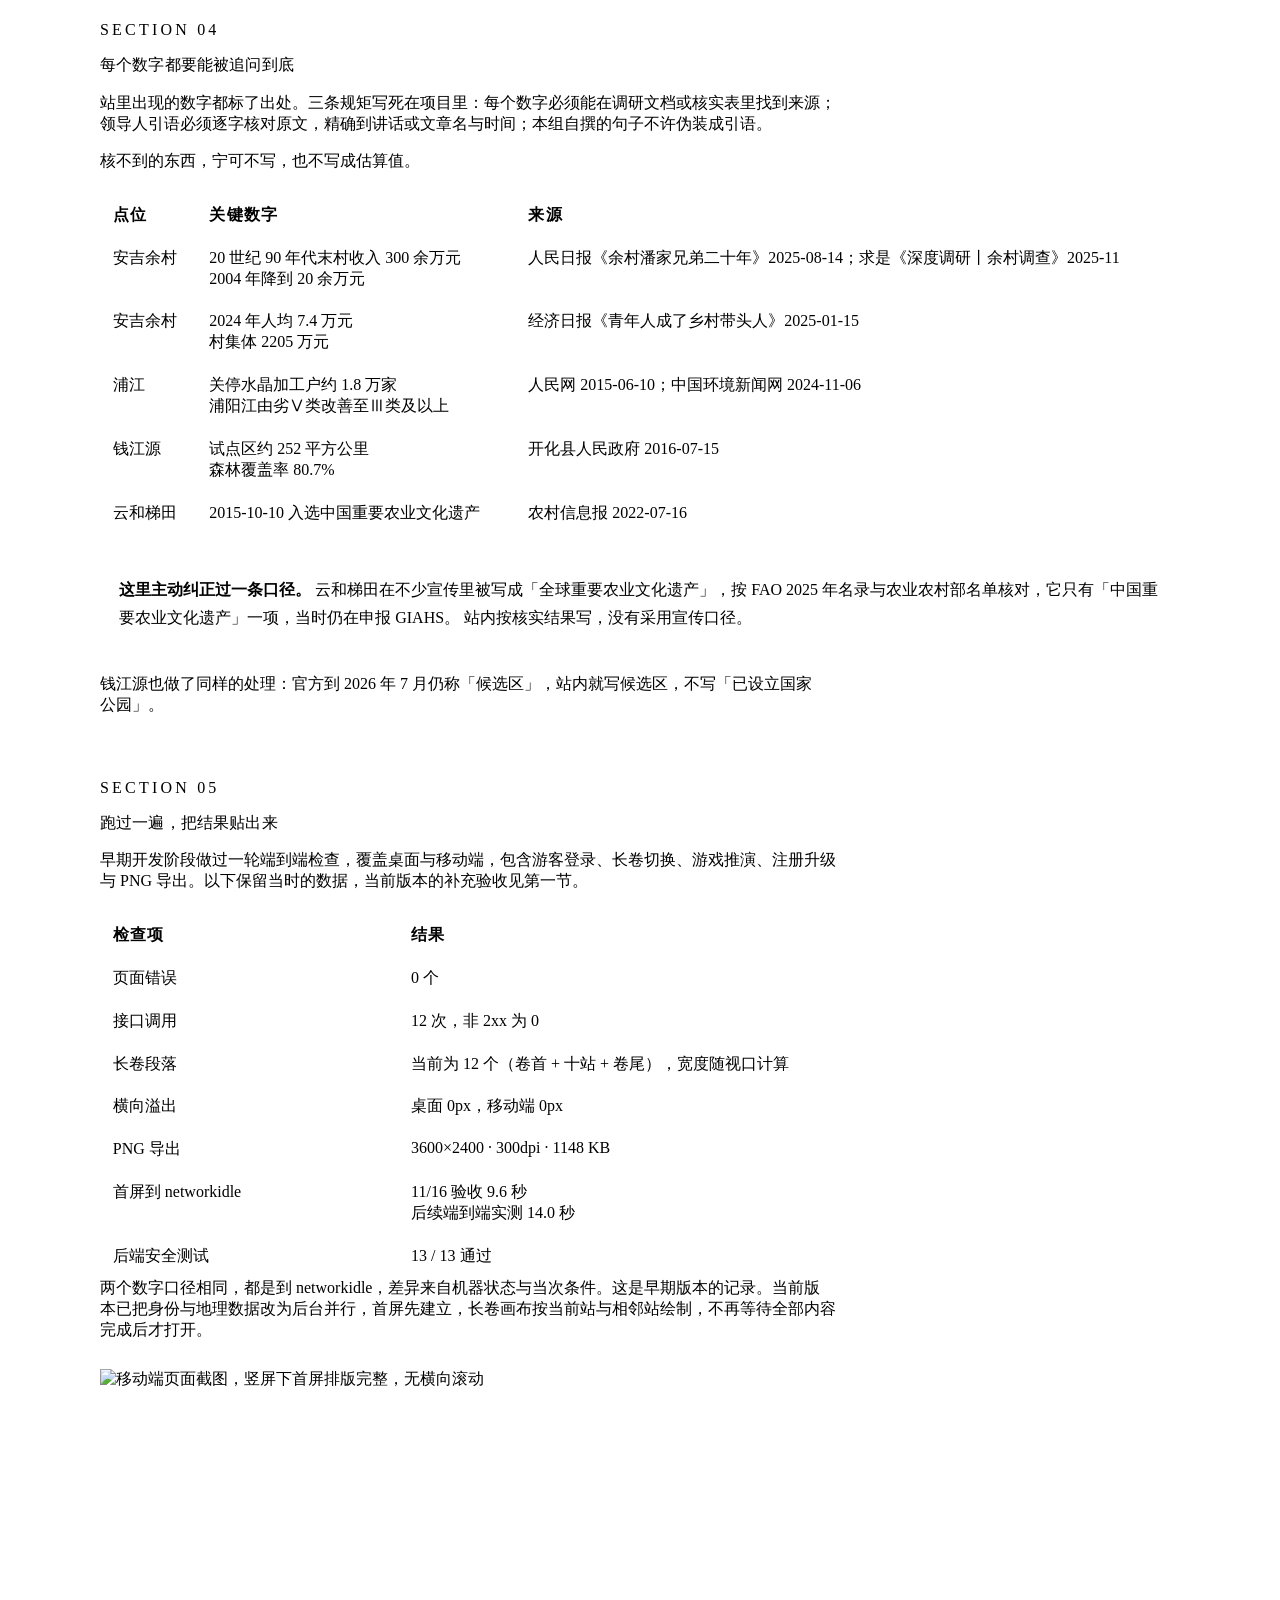
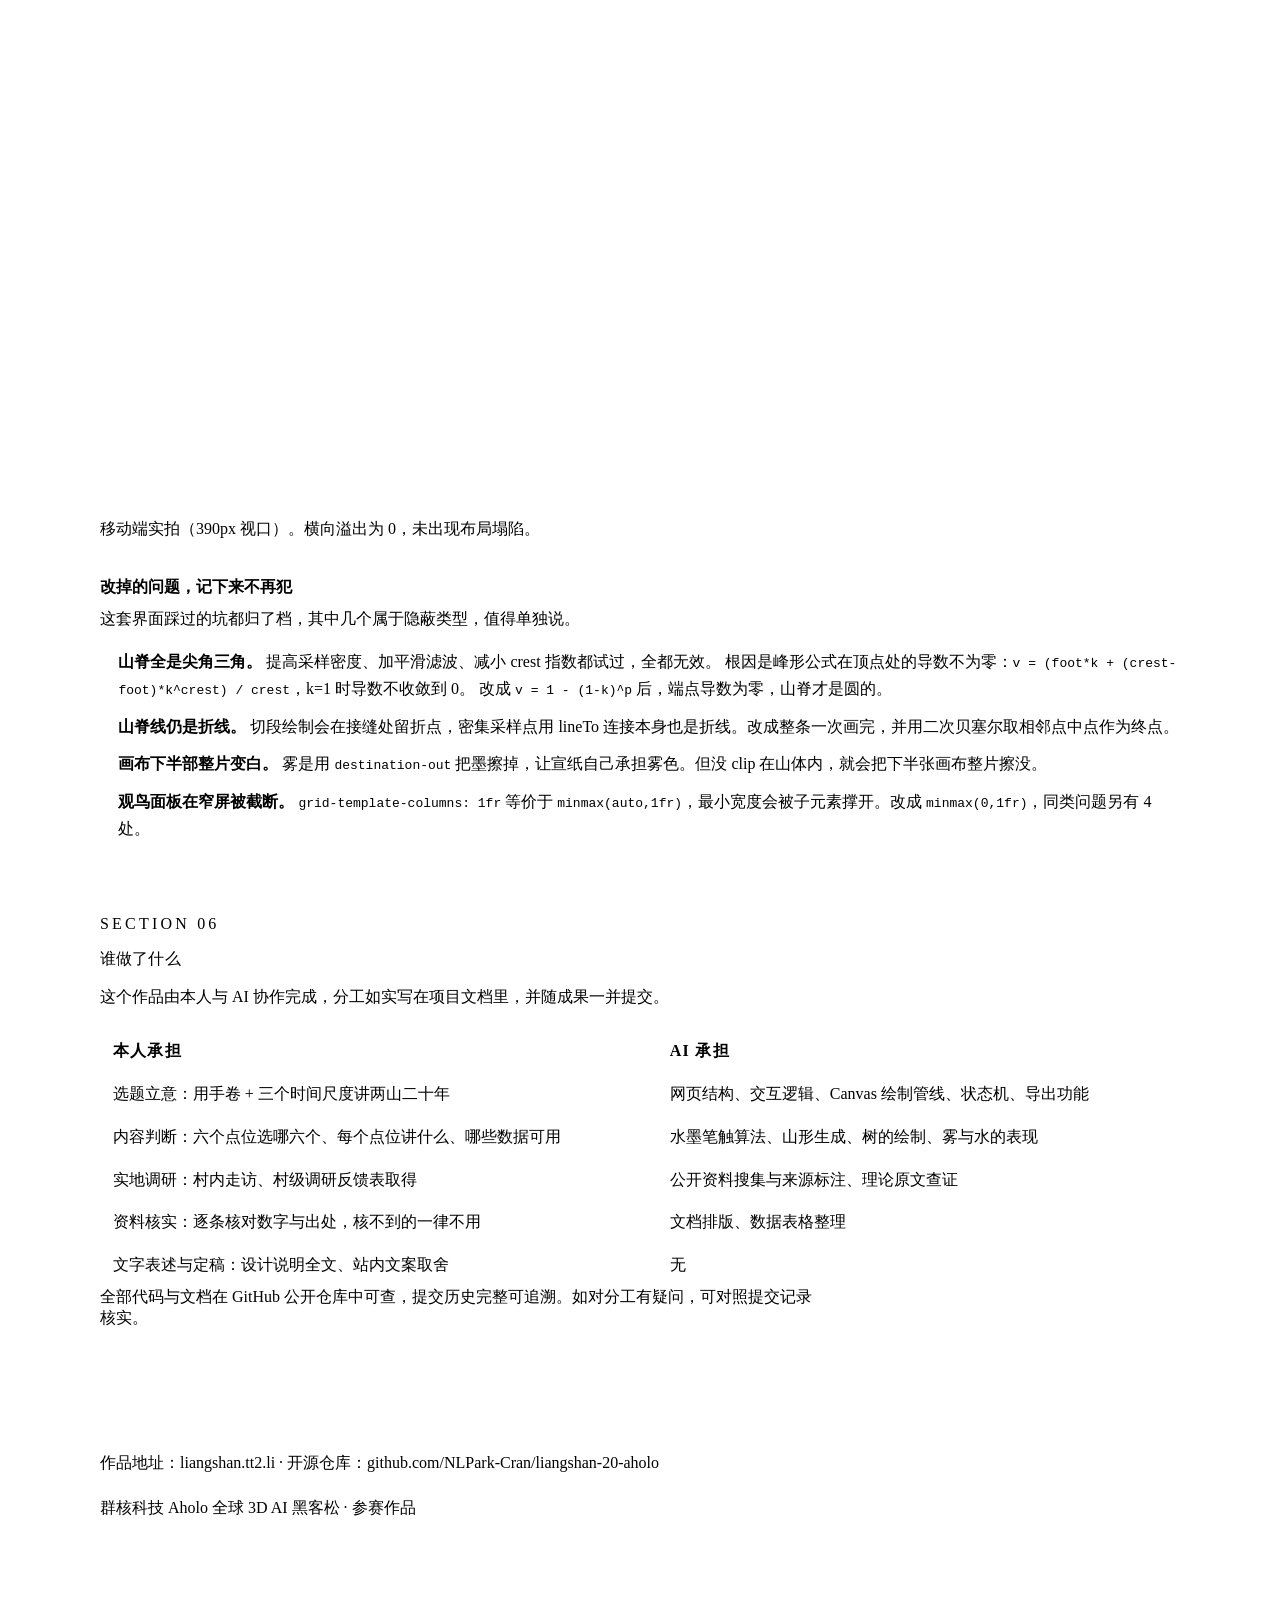
==== commit b0e5ecbe: "扩展十地考察与互动推演，完成体验升级" ====
--- a/site/report/index.html
+++ b/site/report/index.html
@@ -349,26 +349,26 @@
     <p class="rp-hero__sub">一张可以走进去的浙江生态地图</p>
     <p class="rp-hero__lead">
       2005 年 8 月 15 日，安吉余村关掉石矿。此后二十年，同一道题在浙江不同地方长出了不同答案。
-      这份作品把「绿水青山就是金山银山」拆成四种可以上手的尺度，让玩家亲手把一个村子的二十年过一遍。
+      这份作品把「绿水青山就是金山银山」拆成五种可以上手的尺度，让玩家亲手把一个村子的二十年过一遍。
       本报告记录它由什么构成、关键资产怎么一步步做出来、哪些数字经得起核对。
     </p>
 
     <div class="rp-facts">
       <div class="rp-fact">
-        <p class="rp-fact__n">6<small>处</small></p>
+        <p class="rp-fact__n">10<small>处</small></p>
         <p class="rp-fact__k">核实过出处的浙江点位</p>
       </div>
       <div class="rp-fact">
-        <p class="rp-fact__n">51<small>种</small></p>
+        <p class="rp-fact__n">20<small>问</small></p>
+        <p class="rp-fact__k">十地考察的治理设问与六十项行动</p>
+      </div>
+      <div class="rp-fact">
+        <p class="rp-fact__n">52<small>种</small></p>
         <p class="rp-fact__k">观鸟手账收录鸟种</p>
       </div>
       <div class="rp-fact">
-        <p class="rp-fact__n">13.2<small>×</small></p>
-        <p class="rp-fact__k">地形模型压缩比（292.7 → 22.2 MB）</p>
-      </div>
-      <div class="rp-fact">
-        <p class="rp-fact__n">0<small>个</small></p>
-        <p class="rp-fact__k">实测页面报错与接口非 2xx</p>
+        <p class="rp-fact__n">13<small>件</small></p>
+        <p class="rp-fact__k">Lux3D 微缩地形与三态山体</p>
       </div>
     </div>
   </section>
@@ -376,7 +376,7 @@
   <!-- ── 一、作品构成 ── -->
   <section class="rp-sec">
     <p class="rp-sec__no">SECTION 01</p>
-    <h2>四个尺度，讲的同一件事</h2>
+    <h2>五个尺度，讲的同一件事</h2>
     <p>
       中国山水画的观看方式是手卷，一段一段展开。理解一条路要走完才知道它通向哪里，所以本站的交互不是缩放地图，而是展卷。
     </p>
@@ -386,21 +386,41 @@
         <tr><th>尺度</th><th>内容</th><th>怎么玩</th></tr>
       </thead>
       <tbody>
-        <tr><td class="num">空间</td><td>六处浙江点位的转型史</td><td>水墨长卷，拖动展卷，每站带出处</td></tr>
-        <tr><td class="num">二十年</td><td>一座山从开矿到关矿再到复绿</td><td>逐年推演的账本，关矿是不可逆选择</td></tr>
-        <tr><td class="num">一年一季</td><td>迁徙、台风与招引</td><td>观鸟手账、中华凤头燕鸥招引推演</td></tr>
-        <tr><td class="num">实物感</td><td>六件微缩地形</td><td>3D 展台，可拖、可转、可逐件看</td></tr>
+        <tr><td class="num">空间</td><td>十处浙江点位的转型史</td><td>水墨长卷，拖动展卷，每站带出处</td></tr>
+        <tr><td class="num">治理</td><td>十章、二十问、六十项行动</td><td>十地考察，支持改选、存档和个人手记</td></tr>
+        <tr><td class="num">二十年</td><td>三种山村场景，每局二十一年</td><td>逐年经营的账本，保留自由沙盘</td></tr>
+        <tr><td class="num">一年一季</td><td>九站观鸟与五季燕鸥</td><td>二十七项观测任务、季节风险与保护措施</td></tr>
+        <tr><td class="num">实物感</td><td>十件点位微缩地形与三态山体</td><td>3D 展台，可拖、可转、可逐件看</td></tr>
       </tbody>
     </table>
 
     <figure class="rp-fig">
-      <img src="/assets/report/shot-hero.jpg" alt="首屏：楷体大标题「两山二十年」，右侧竖排题跋，下方五个入口按钮" width="1680" height="1050" loading="lazy" decoding="async">
-      <figcaption>首屏。墨与纸两色打底，全站只引入五种点缀色，其余不新增色相。</figcaption>
+      <img src="/assets/report/shot-home-v2.png" alt="当前版本首屏：水墨标题与右侧山水，展卷和十地考察为主入口，下方是三个互动推演与 3D 展台" width="1440" height="900" loading="lazy" decoding="async">
+      <figcaption>当前版本首屏。展卷与十地考察构成主叙事入口，互动推演、3D 展台和账户工具分层排列。</figcaption>
     </figure>
 
     <figure class="rp-fig">
       <img src="/assets/report/shot-scroll.jpg" alt="长卷页面：水墨山形铺满画面，右上方竖排显示点位名「钱江源」" width="1680" height="1050" loading="lazy" decoding="async">
-      <figcaption>长卷。六个点位各有一幅水墨构图，拖动即展卷，卷底是全文索引。</figcaption>
+      <figcaption>长卷的早期画面。当前版本保留水墨构图，并扩展为十站、实时刻度、就近绘制与首尾滚轮放行。</figcaption>
+    </figure>
+
+    <h3>2026-11-23 内容与交互更新</h3>
+    <p>本轮围绕「内容量不足」和「滑动体验」做了实质扩充。新内容都有完整入口、进度与结算，不停留在说明文字。</p>
+    <ul class="rp-list">
+      <li><b>十地考察：</b>十章二十问六十项行动，可回看改选、保存进度，完成二十问后生成个人考察手记。</li>
+      <li><b>账本治理模式：</b>三个示意场景，每局二十一次年度决策、七个年度事件，资金累计，关矿不可逆，自由沙盘仍可独立使用。</li>
+      <li><b>观鸟与燕鸥：</b>九站各三项观测任务与站点印章；燕鸥加入五类风险、保护预算、经验和群落延续。</li>
+      <li><b>长卷与移动端：</b>统一取消动画、实时最近站点、按钮与拖拽分离、首尾滚轮放行、封面键盘点位、就近绘制和减少动态效果。</li>
+      <li><b>实测：</b>黑客松版通用回归 15 项、完整游玩 21 项、移动端 9 项通过；Ego 真实浏览器走通考察、账本、燕鸥、观鸟与 908px 窗口复查。</li>
+    </ul>
+
+    <figure class="rp-fig">
+      <img src="/assets/report/shot-journey-v2.png" alt="十地考察完成后的个人手记，显示三维合计、选择分布与十章回顾" width="1440" height="900" loading="lazy" decoding="async">
+      <figcaption>二十问完成后生成个人考察手记。改选只替换答案，不重复累计。</figcaption>
+    </figure>
+    <figure class="rp-fig">
+      <img src="/assets/report/shot-ledger-v2.png" alt="账本治理模式的三个示意场景与左侧 Lux3D 山体" width="1440" height="900" loading="lazy" decoding="async">
+      <figcaption>账本默认进入逐年治理模式，三个场景有不同初始条件与目标，自由沙盘保留为独立模式。</figcaption>
     </figure>
   </section>
 
@@ -555,7 +575,7 @@
     </figure>
 
     <p>
-      手账收录 51 种鸟，稀有度按真实记录频率分级，不另造一套游戏稀有度。地名与鸟种的搭配必须真实，不能凭「这种鸟应该在那里」推测。
+      手账收录 52 种鸟，稀有度按真实记录频率分级，不另造一套游戏稀有度。地名与鸟种的搭配必须真实，不能凭「这种鸟应该在那里」推测。
     </p>
 
     <h3>一张可以带走的图</h3>
@@ -625,7 +645,7 @@
     <p class="rp-sec__no">SECTION 05</p>
     <h2>跑过一遍，把结果贴出来</h2>
     <p>
-      交付前做了一轮端到端检查，覆盖桌面与移动端，包含游客登录、长卷切换、游戏推演、注册升级与 PNG 导出。
+      早期开发阶段做过一轮端到端检查，覆盖桌面与移动端，包含游客登录、长卷切换、游戏推演、注册升级与 PNG 导出。以下保留当时的数据，当前版本的补充验收见第一节。
     </p>
 
     <table class="rp-table">
@@ -635,7 +655,7 @@
       <tbody>
         <tr><td>页面错误</td><td class="num">0 个</td></tr>
         <tr><td>接口调用</td><td class="num">12 次，非 2xx 为 0</td></tr>
-        <tr><td>长卷段落</td><td class="num">8 个（卷首 + 六站 + 卷尾），总宽 11275px</td></tr>
+        <tr><td>长卷段落</td><td class="num">当前为 12 个（卷首 + 十站 + 卷尾），宽度随视口计算</td></tr>
         <tr><td>横向溢出</td><td class="num">桌面 0px，移动端 0px</td></tr>
         <tr><td>PNG 导出</td><td class="num">3600×2400 · 300dpi · 1148 KB</td></tr>
         <tr><td>首屏到 networkidle</td><td class="num">11/16 验收 9.6 秒<br>后续端到端实测 14.0 秒</td></tr>
@@ -644,8 +664,7 @@
     </table>
 
     <p>
-      两个数字口径相同，都是到 networkidle，差异来自机器状态与当次条件。项目文档里对这一项的记录就是「首屏 9 到 14 秒偏慢」，并列为待优化项。
-      把它写出来而不是挑好看的那个，是因为这确实是这一版的短板，还没解决。
+      两个数字口径相同，都是到 networkidle，差异来自机器状态与当次条件。这是早期版本的记录。当前版本已把身份与地理数据改为后台并行，首屏先建立，长卷画布按当前站与相邻站绘制，不再等待全部内容完成后才打开。
     </p>
 
     <figure class="rp-fig">
